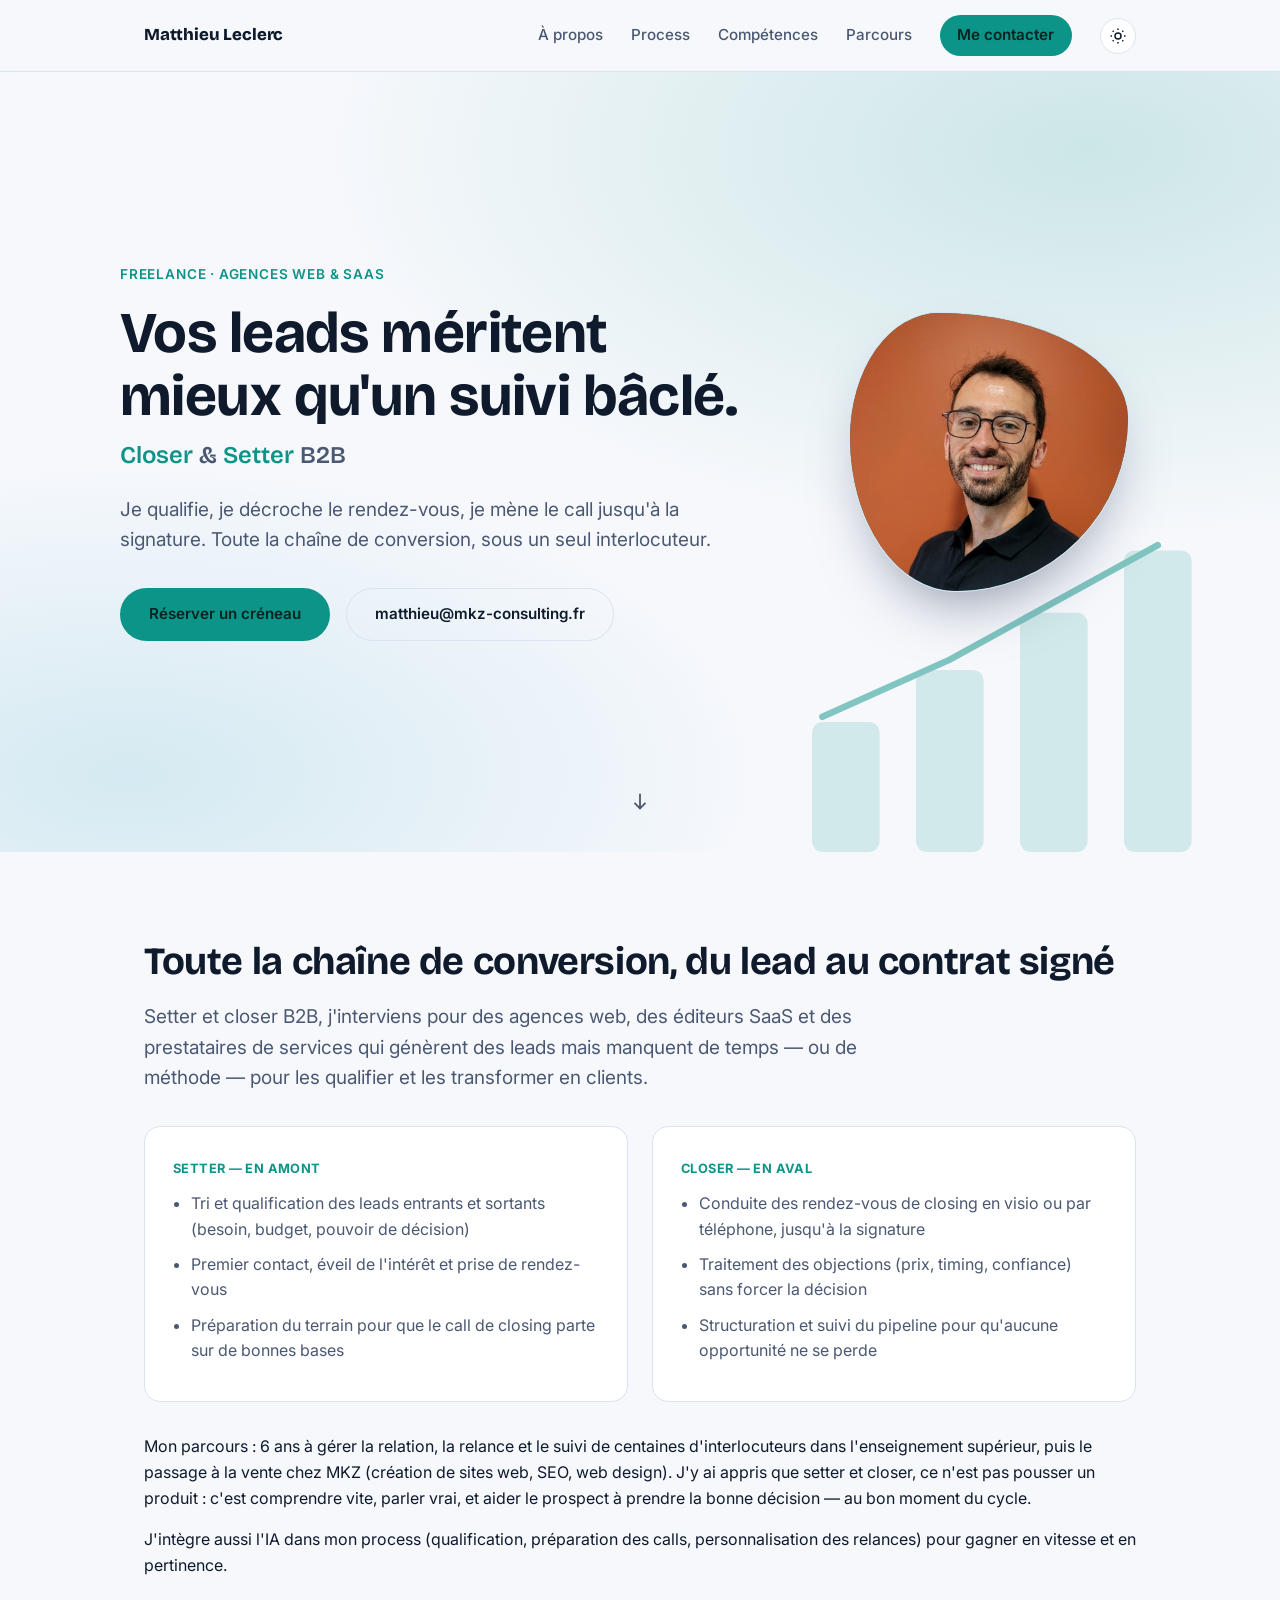
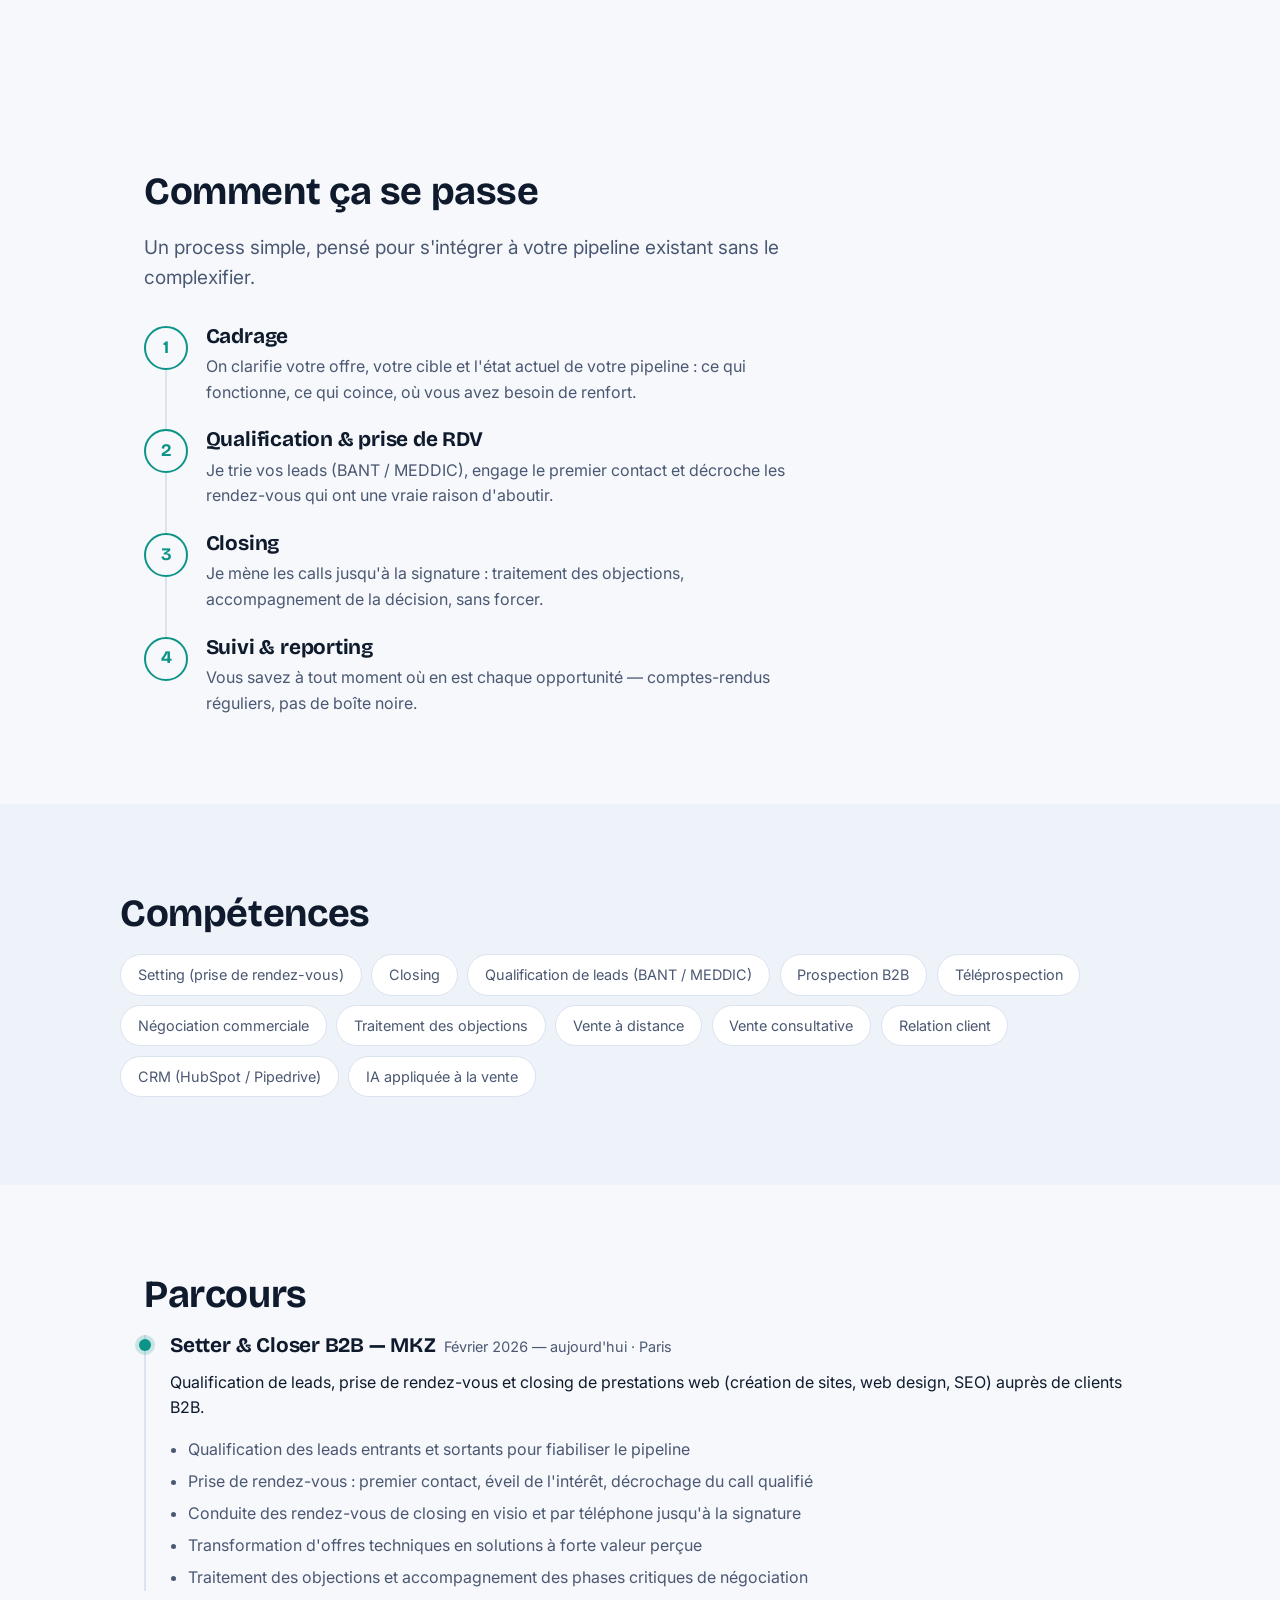
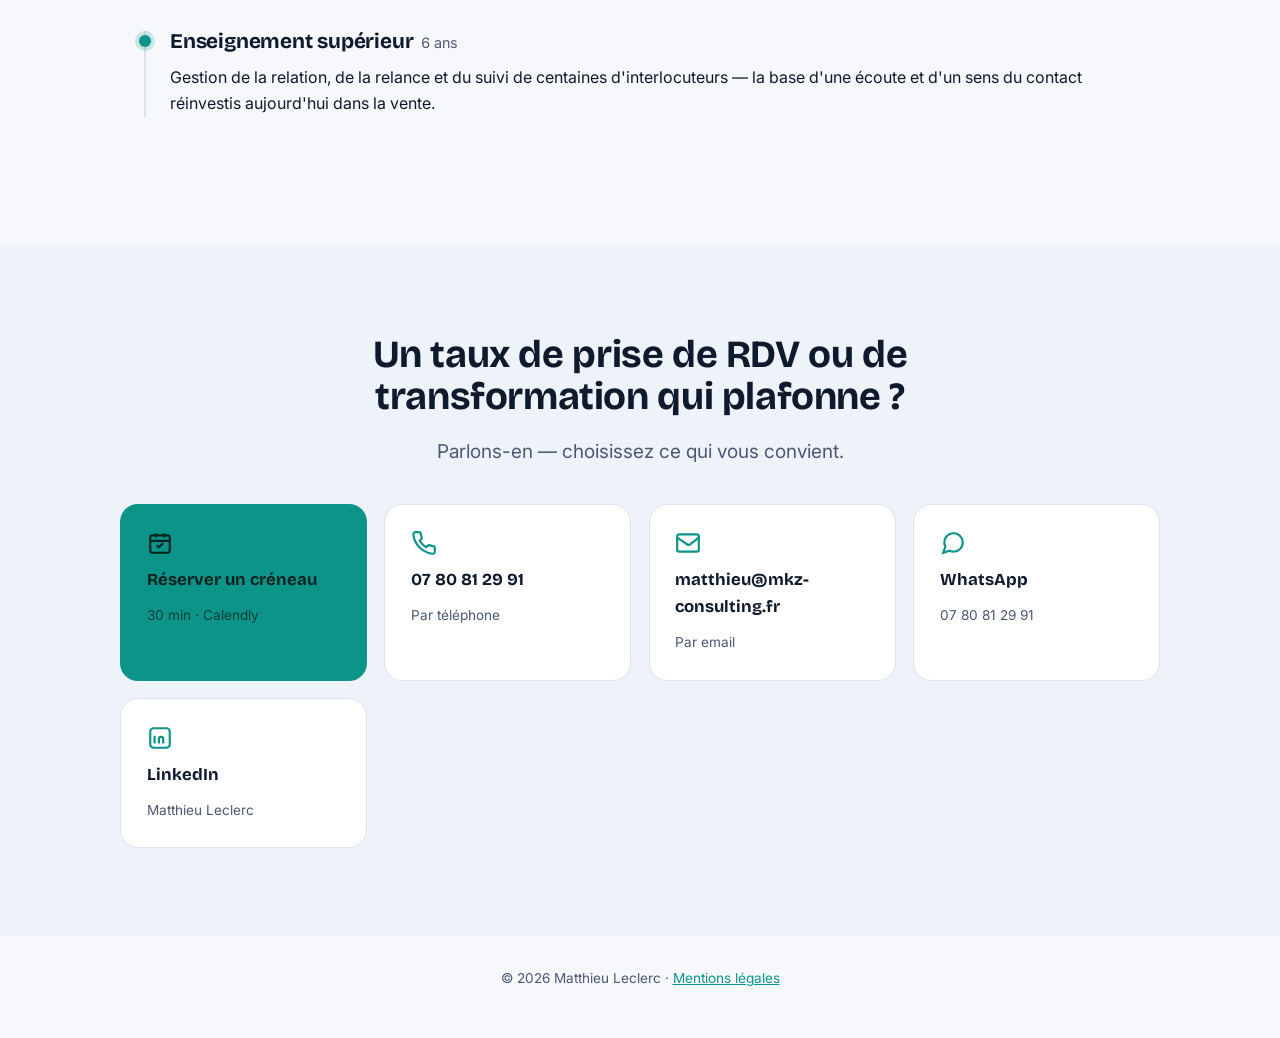
==== index.html @ 6b19be3f "Ajout de la page mentions légales" ====
<!DOCTYPE html>
<html lang="fr">
<head>
<meta charset="UTF-8">
<meta name="viewport" content="width=device-width, initial-scale=1.0">
<script>document.documentElement.classList.add('js');</script>
<title>Matthieu Leclerc — Closer & Setter B2B</title>
<meta name="description" content="Matthieu Leclerc, Closer & Setter B2B freelance. Qualification de leads, prise de rendez-vous et closing pour agences web et éditeurs SaaS.">

<meta property="og:type" content="website">
<meta property="og:title" content="Matthieu Leclerc — Closer & Setter B2B">
<meta property="og:description" content="Je transforme vos leads qualifiés en clients signés. Agences web, SaaS, services B2B.">
<meta property="og:image" content="https://site-matthieu.mat-leclerc95.workers.dev/assets/banniere.png">
<meta property="og:url" content="https://site-matthieu.mat-leclerc95.workers.dev">
<meta name="twitter:card" content="summary_large_image">

<meta name="theme-color" content="#f6f8fc" media="(prefers-color-scheme: light)">
<meta name="theme-color" content="#0a1220" media="(prefers-color-scheme: dark)">

<link rel="canonical" href="https://site-matthieu.mat-leclerc95.workers.dev/">

<link rel="icon" type="image/svg+xml" href="data:image/svg+xml,%3Csvg xmlns='http://www.w3.org/2000/svg' viewBox='0 0 64 64'%3E%3Crect width='64' height='64' rx='14' fill='%230a1220'/%3E%3Ctext x='32' y='43' font-family='Arial,sans-serif' font-weight='800' font-size='28' fill='%2334d9b4' text-anchor='middle'%3EML%3C/text%3E%3C/svg%3E">
<link rel="icon" type="image/png" sizes="32x32" href="assets/favicon-32.png">
<link rel="apple-touch-icon" sizes="180x180" href="assets/apple-touch-icon.png">

<link rel="preconnect" href="https://fonts.googleapis.com">
<link rel="preconnect" href="https://fonts.gstatic.com" crossorigin>
<link href="https://fonts.googleapis.com/css2?family=Bricolage+Grotesque:opsz,wght@12..96,500..800&family=Inter:wght@400;500;600;700&display=swap" rel="stylesheet">
<link rel="stylesheet" href="style.css">

<script type="application/ld+json">
{
  "@context": "https://schema.org",
  "@type": "Person",
  "name": "Matthieu Leclerc",
  "jobTitle": "Closer & Setter B2B",
  "email": "mailto:matthieu@mkz-consulting.fr",
  "telephone": "+33780812991",
  "sameAs": ["https://www.linkedin.com/in/matthieu-leclerc-03a3b478/"],
  "worksFor": { "@type": "Organization", "name": "MKZ" },
  "knowsAbout": ["Closing", "Setting", "Prospection B2B", "Vente consultative", "Qualification de leads"]
}
</script>
</head>
<body>

<a href="#main" class="skip-link">Aller au contenu</a>

<header class="nav" id="site-nav">
  <div class="nav-inner">
    <a href="#top" class="nav-logo">Matthieu Leclerc</a>

    <button type="button" class="nav-toggle" id="nav-toggle" aria-expanded="false" aria-controls="nav-menu">
      <span class="nav-toggle-bar"></span>
      <span class="nav-toggle-bar"></span>
      <span class="nav-toggle-bar"></span>
      <span class="sr-only">Menu</span>
    </button>

    <nav id="nav-menu" class="nav-menu">
      <a href="#about">À propos</a>
      <a href="#process">Process</a>
      <a href="#services">Compétences</a>
      <a href="#parcours">Parcours</a>
      <a href="#contact" class="nav-cta">Me contacter</a>
      <button type="button" class="theme-toggle" id="theme-toggle" aria-label="Changer de thème">
        <svg class="icon-sun" viewBox="0 0 24 24" fill="none" stroke="currentColor" stroke-width="2"><circle cx="12" cy="12" r="4"/><path d="M12 2v2M12 20v2M4.9 4.9l1.4 1.4M17.7 17.7l1.4 1.4M2 12h2M20 12h2M4.9 19.1l1.4-1.4M17.7 6.3l1.4-1.4"/></svg>
        <svg class="icon-moon" viewBox="0 0 24 24" fill="none" stroke="currentColor" stroke-width="2"><path d="M21 12.8A9 9 0 1 1 11.2 3a7 7 0 0 0 9.8 9.8Z"/></svg>
      </button>
    </nav>
  </div>
</header>

<main id="main">

  <section class="hero" id="top">
    <div class="hero-bg" aria-hidden="true">
      <svg class="hero-bars" viewBox="0 0 200 120" preserveAspectRatio="xMidYMax slice" aria-hidden="true">
        <rect x="10" y="70" width="26" height="50" rx="4"/>
        <rect x="50" y="50" width="26" height="70" rx="4"/>
        <rect x="90" y="28" width="26" height="92" rx="4"/>
        <rect x="130" y="4" width="26" height="116" rx="4"/>
        <path d="M14 68 L63 46 L103 24 L143 2" stroke-linecap="round"/>
      </svg>
    </div>

    <div class="hero-inner reveal">
      <div class="hero-text">
        <p class="eyebrow">Freelance · Agences web &amp; SaaS</p>
        <h1>Vos leads méritent mieux qu'un suivi bâclé.</h1>
        <p class="hero-role"><span>Closer</span> &amp; <span>Setter</span> B2B</p>
        <p class="lead hero-lead">
          Je qualifie, je décroche le rendez-vous, je mène le call jusqu'à la signature.
          Toute la chaîne de conversion, sous un seul interlocuteur.
        </p>
        <div class="hero-actions">
          <a href="https://calendly.com/matthieu-mkz-consulting/30min" class="btn btn-primary" target="_blank" rel="noopener">Réserver un créneau</a>
          <a href="mailto:matthieu@mkz-consulting.fr" class="btn btn-ghost">matthieu@mkz-consulting.fr</a>
        </div>
      </div>

      <div class="hero-photo">
        <div class="hero-photo-fallback" aria-hidden="true">ML</div>
        <img src="assets/photo.jpg" alt="Portrait de Matthieu Leclerc" class="hero-photo-img" loading="eager" onerror="this.style.display='none'">
      </div>
    </div>

    <a href="#about" class="scroll-cue" aria-label="Découvrir la suite">
      <svg viewBox="0 0 24 24" fill="none" stroke="currentColor" stroke-width="2"><path d="M12 4v16M6 14l6 6 6-6"/></svg>
    </a>
  </section>

  <section id="about" class="section reveal">
    <h2>Toute la chaîne de conversion, du lead au contrat signé</h2>
    <p class="lead">
      Setter et closer B2B, j'interviens pour des agences web, des éditeurs SaaS et des prestataires
      de services qui génèrent des leads mais manquent de temps — ou de méthode — pour les qualifier
      et les transformer en clients.
    </p>

    <div class="grid-2">
      <div class="card reveal">
        <span class="tag">Setter — en amont</span>
        <ul>
          <li>Tri et qualification des leads entrants et sortants (besoin, budget, pouvoir de décision)</li>
          <li>Premier contact, éveil de l'intérêt et prise de rendez-vous</li>
          <li>Préparation du terrain pour que le call de closing parte sur de bonnes bases</li>
        </ul>
      </div>
      <div class="card reveal">
        <span class="tag">Closer — en aval</span>
        <ul>
          <li>Conduite des rendez-vous de closing en visio ou par téléphone, jusqu'à la signature</li>
          <li>Traitement des objections (prix, timing, confiance) sans forcer la décision</li>
          <li>Structuration et suivi du pipeline pour qu'aucune opportunité ne se perde</li>
        </ul>
      </div>
    </div>

    <p class="reveal">
      Mon parcours : 6 ans à gérer la relation, la relance et le suivi de centaines d'interlocuteurs
      dans l'enseignement supérieur, puis le passage à la vente chez MKZ (création de sites web, SEO,
      web design). J'y ai appris que setter et closer, ce n'est pas pousser un produit : c'est comprendre
      vite, parler vrai, et aider le prospect à prendre la bonne décision — au bon moment du cycle.
    </p>
    <p class="reveal">
      J'intègre aussi l'IA dans mon process (qualification, préparation des calls, personnalisation
      des relances) pour gagner en vitesse et en pertinence.
    </p>
  </section>

  <section id="process" class="section">
    <h2 class="reveal">Comment ça se passe</h2>
    <p class="lead reveal">
      Un process simple, pensé pour s'intégrer à votre pipeline existant sans le complexifier.
    </p>

    <ol class="process-list">
      <li class="process-item reveal">
        <span class="process-num">1</span>
        <div>
          <h3>Cadrage</h3>
          <p>On clarifie votre offre, votre cible et l'état actuel de votre pipeline : ce qui fonctionne, ce qui coince, où vous avez besoin de renfort.</p>
        </div>
      </li>
      <li class="process-item reveal">
        <span class="process-num">2</span>
        <div>
          <h3>Qualification &amp; prise de RDV</h3>
          <p>Je trie vos leads (BANT / MEDDIC), engage le premier contact et décroche les rendez-vous qui ont une vraie raison d'aboutir.</p>
        </div>
      </li>
      <li class="process-item reveal">
        <span class="process-num">3</span>
        <div>
          <h3>Closing</h3>
          <p>Je mène les calls jusqu'à la signature : traitement des objections, accompagnement de la décision, sans forcer.</p>
        </div>
      </li>
      <li class="process-item reveal">
        <span class="process-num">4</span>
        <div>
          <h3>Suivi &amp; reporting</h3>
          <p>Vous savez à tout moment où en est chaque opportunité — comptes-rendus réguliers, pas de boîte noire.</p>
        </div>
      </li>
    </ol>
  </section>

  <section id="services" class="section section-alt">
    <h2 class="reveal">Compétences</h2>
    <div class="tags reveal">
      <span>Setting (prise de rendez-vous)</span>
      <span>Closing</span>
      <span>Qualification de leads (BANT / MEDDIC)</span>
      <span>Prospection B2B</span>
      <span>Téléprospection</span>
      <span>Négociation commerciale</span>
      <span>Traitement des objections</span>
      <span>Vente à distance</span>
      <span>Vente consultative</span>
      <span>Relation client</span>
      <span>CRM (HubSpot / Pipedrive)</span>
      <span>IA appliquée à la vente</span>
    </div>
  </section>

  <section id="parcours" class="section">
    <h2 class="reveal">Parcours</h2>
    <div class="timeline-item reveal">
      <div class="timeline-heading">
        <h3>Setter &amp; Closer B2B — MKZ</h3>
        <span class="timeline-date">Février 2026 — aujourd'hui · Paris</span>
      </div>
      <p>
        Qualification de leads, prise de rendez-vous et closing de prestations web (création de sites,
        web design, SEO) auprès de clients B2B.
      </p>
      <ul>
        <li>Qualification des leads entrants et sortants pour fiabiliser le pipeline</li>
        <li>Prise de rendez-vous : premier contact, éveil de l'intérêt, décrochage du call qualifié</li>
        <li>Conduite des rendez-vous de closing en visio et par téléphone jusqu'à la signature</li>
        <li>Transformation d'offres techniques en solutions à forte valeur perçue</li>
        <li>Traitement des objections et accompagnement des phases critiques de négociation</li>
      </ul>
    </div>
    <div class="timeline-item reveal">
      <div class="timeline-heading">
        <h3>Enseignement supérieur</h3>
        <span class="timeline-date">6 ans</span>
      </div>
      <p>
        Gestion de la relation, de la relance et du suivi de centaines d'interlocuteurs — la base
        d'une écoute et d'un sens du contact réinvestis aujourd'hui dans la vente.
      </p>
    </div>
  </section>

  <section id="contact" class="section section-alt contact">
    <h2 class="reveal">Un taux de prise de RDV ou de transformation qui plafonne ?</h2>
    <p class="lead reveal">Parlons-en — choisissez ce qui vous convient.</p>

    <div class="contact-grid reveal">
      <a href="https://calendly.com/matthieu-mkz-consulting/30min" class="contact-card contact-card-primary" target="_blank" rel="noopener">
        <svg class="contact-icon" viewBox="0 0 24 24" fill="none" stroke="currentColor" stroke-width="2"><rect x="3" y="5" width="18" height="16" rx="2"/><path d="M3 10h18M8 3v4M16 3v4"/><path d="M9 14l2 2 4-4"/></svg>
        <span class="contact-label">Réserver un créneau</span>
        <span class="contact-value">30 min · Calendly</span>
      </a>
      <a href="tel:+33780812991" class="contact-card">
        <svg class="contact-icon" viewBox="0 0 24 24" fill="none" stroke="currentColor" stroke-width="2"><path d="M22 16.92v3a2 2 0 0 1-2.18 2 19.79 19.79 0 0 1-8.63-3.07 19.5 19.5 0 0 1-6-6 19.79 19.79 0 0 1-3.07-8.67A2 2 0 0 1 4.11 2h3a2 2 0 0 1 2 1.72c.127.96.361 1.903.7 2.81a2 2 0 0 1-.45 2.11L8.09 9.91a16 16 0 0 0 6 6l1.27-1.27a2 2 0 0 1 2.11-.45c.907.339 1.85.573 2.81.7A2 2 0 0 1 22 16.92z"/></svg>
        <span class="contact-label">07 80 81 29 91</span>
        <span class="contact-value">Par téléphone</span>
      </a>
      <a href="mailto:matthieu@mkz-consulting.fr" class="contact-card">
        <svg class="contact-icon" viewBox="0 0 24 24" fill="none" stroke="currentColor" stroke-width="2"><rect x="2" y="4" width="20" height="16" rx="2"/><path d="m2 7 9.4 6.4a2 2 0 0 0 2.2 0L22 7"/></svg>
        <span class="contact-label">matthieu@mkz-consulting.fr</span>
        <span class="contact-value">Par email</span>
      </a>
      <a href="https://wa.me/33780812991" class="contact-card" target="_blank" rel="noopener">
        <svg class="contact-icon" viewBox="0 0 24 24" fill="none" stroke="currentColor" stroke-width="2"><path d="M21 11.5a8.38 8.38 0 0 1-.9 3.8 8.5 8.5 0 0 1-7.6 4.7 8.38 8.38 0 0 1-3.8-.9L3 21l1.9-5.7a8.38 8.38 0 0 1-.9-3.8 8.5 8.5 0 0 1 4.7-7.6 8.38 8.38 0 0 1 3.8-.9h.5a8.48 8.48 0 0 1 8 8v.5z"/></svg>
        <span class="contact-label">WhatsApp</span>
        <span class="contact-value">07 80 81 29 91</span>
      </a>
      <a href="https://www.linkedin.com/in/matthieu-leclerc-03a3b478/" class="contact-card" target="_blank" rel="noopener">
        <svg class="contact-icon" viewBox="0 0 24 24" fill="none" stroke="currentColor" stroke-width="2"><rect x="3" y="3" width="18" height="18" rx="3"/><path d="M7 10v7M7 7v.01M11 17v-4a2 2 0 0 1 4 0v4M11 13v4"/></svg>
        <span class="contact-label">LinkedIn</span>
        <span class="contact-value">Matthieu Leclerc</span>
      </a>
    </div>
  </section>

</main>

<footer class="footer">
  <p>&copy; 2026 Matthieu Leclerc · <a href="mentions-legales.html">Mentions légales</a></p>
</footer>

<script src="script.js"></script>
</body>
</html>
---- style.css ----
/* ---------- Design tokens ---------- */
:root {
  --bg: #f6f8fc;
  --bg-alt: #eef2f9;
  --surface: #ffffff;
  --surface-hover: #f7f9fd;
  --border: #dbe2f0;
  --text: #0f1b2d;
  --text-muted: #4b5872;
  --accent: #0d9488;
  --accent-2: #0891b2;
  --accent-ink: #032420;
  --shadow: 220 45% 20%;

  --font-display: 'Bricolage Grotesque', system-ui, -apple-system, Segoe UI, sans-serif;
  --font-body: 'Inter', system-ui, -apple-system, Segoe UI, sans-serif;
  --max-width: 1040px;
  --nav-h: 72px;
}

@media (prefers-color-scheme: dark) {
  :root:not([data-theme="light"]) {
    --bg: #0a1220;
    --bg-alt: #0f1a2e;
    --surface: #131f35;
    --surface-hover: #182742;
    --border: #24334f;
    --text: #eef2fb;
    --text-muted: #94a3c2;
    --accent: #2dd4bf;
    --accent-2: #22d3ee;
    --accent-ink: #032420;
    --shadow: 220 60% 4%;
  }
}

:root[data-theme="dark"] {
  --bg: #0a1220;
  --bg-alt: #0f1a2e;
  --surface: #131f35;
  --surface-hover: #182742;
  --border: #24334f;
  --text: #eef2fb;
  --text-muted: #94a3c2;
  --accent: #2dd4bf;
  --accent-2: #22d3ee;
  --accent-ink: #032420;
  --shadow: 220 60% 4%;
}

/* ---------- Reset & base ---------- */
* { box-sizing: border-box; }
html { scroll-behavior: smooth; }

@media (prefers-reduced-motion: reduce) {
  html { scroll-behavior: auto; }
  *, *::before, *::after { animation-duration: 0.01ms !important; animation-iteration-count: 1 !important; transition-duration: 0.01ms !important; scroll-behavior: auto !important; }
}

body {
  margin: 0;
  font-family: var(--font-body);
  background: var(--bg);
  color: var(--text);
  line-height: 1.6;
  transition: background-color .3s ease, color .3s ease;
}

img { max-width: 100%; display: block; }

h1, h2, h3 {
  font-family: var(--font-display);
  line-height: 1.1;
  font-weight: 700;
  text-wrap: balance;
  letter-spacing: -0.01em;
}

h2 { font-size: clamp(1.6rem, 1.15rem + 2vw, 2.4rem); margin: 0 0 1.25rem; }
h3 { font-size: clamp(1.1rem, 1rem + 0.5vw, 1.3rem); margin: 0 0 0.25rem; color: var(--text); }

p { margin: 0 0 1rem; }
a { color: var(--accent); }

.lead { font-size: clamp(1.02rem, 0.95rem + 0.3vw, 1.2rem); color: var(--text-muted); max-width: 62ch; }

.sr-only {
  position: absolute; width: 1px; height: 1px; padding: 0; margin: -1px;
  overflow: hidden; clip: rect(0,0,0,0); white-space: nowrap; border: 0;
}

.skip-link {
  position: absolute; left: 1rem; top: -3rem;
  background: var(--accent); color: var(--accent-ink);
  padding: 0.6rem 1rem; border-radius: 8px; font-weight: 600;
  transition: top .2s ease; z-index: 100;
}
.skip-link:focus { top: 1rem; }

:focus-visible {
  outline: 2px solid var(--accent);
  outline-offset: 3px;
  border-radius: 4px;
}

/* ---------- Nav ---------- */
.nav {
  position: sticky;
  top: 0;
  z-index: 20;
  height: var(--nav-h);
  display: flex;
  align-items: center;
  background: color-mix(in srgb, var(--bg) 82%, transparent);
  backdrop-filter: blur(10px);
  border-bottom: 1px solid var(--border);
}

.nav-inner {
  max-width: var(--max-width);
  margin: 0 auto;
  padding: 0 1.5rem;
  width: 100%;
  display: flex;
  align-items: center;
  justify-content: space-between;
  gap: 1rem;
}

.nav-logo {
  font-family: var(--font-display);
  font-weight: 800;
  letter-spacing: -0.01em;
  color: var(--text);
  text-decoration: none;
  font-size: 1.05rem;
}

.nav-menu {
  display: flex;
  align-items: center;
  gap: 1.75rem;
}

.nav-menu a {
  color: var(--text-muted);
  text-decoration: none;
  font-size: 0.95rem;
  font-weight: 500;
  transition: color .15s ease;
}
.nav-menu a:hover { color: var(--text); }

.nav-cta {
  color: var(--accent-ink) !important;
  background: var(--accent);
  padding: 0.55rem 1.1rem;
  border-radius: 999px;
  font-weight: 600 !important;
  transition: transform .15s ease, background .15s ease;
}
.nav-cta:hover { background: var(--accent-2); transform: translateY(-1px); }

.theme-toggle {
  display: inline-flex;
  align-items: center;
  justify-content: center;
  width: 36px; height: 36px;
  border-radius: 50%;
  border: 1px solid var(--border);
  background: var(--surface);
  color: var(--text);
  cursor: pointer;
  padding: 0;
}
.theme-toggle svg { width: 18px; height: 18px; }
.theme-toggle .icon-moon { display: none; }
@media (prefers-color-scheme: dark) {
  :root:not([data-theme="light"]) .theme-toggle .icon-sun { display: none; }
  :root:not([data-theme="light"]) .theme-toggle .icon-moon { display: block; }
}
:root[data-theme="dark"] .theme-toggle .icon-sun { display: none; }
:root[data-theme="dark"] .theme-toggle .icon-moon { display: block; }

.nav-toggle {
  display: none;
  flex-direction: column;
  justify-content: center;
  gap: 4px;
  width: 40px; height: 40px;
  border-radius: 8px;
  border: 1px solid var(--border);
  background: var(--surface);
  cursor: pointer;
  padding: 0;
}
.nav-toggle-bar {
  width: 18px; height: 2px; margin: 0 auto;
  background: var(--text);
  transition: transform .2s ease, opacity .2s ease;
}
.nav-toggle[aria-expanded="true"] .nav-toggle-bar:nth-child(1) { transform: translateY(6px) rotate(45deg); }
.nav-toggle[aria-expanded="true"] .nav-toggle-bar:nth-child(2) { opacity: 0; }
.nav-toggle[aria-expanded="true"] .nav-toggle-bar:nth-child(3) { transform: translateY(-6px) rotate(-45deg); }

@media (max-width: 760px) {
  .nav-toggle { display: flex; }
  .nav-menu {
    position: absolute;
    top: var(--nav-h);
    left: 0; right: 0;
    flex-direction: column;
    align-items: stretch;
    gap: 0;
    background: var(--bg);
    border-bottom: 1px solid var(--border);
    padding: 0.5rem 1.5rem 1.25rem;
    transform: translateY(-8px);
    opacity: 0;
    pointer-events: none;
    transition: transform .2s ease, opacity .2s ease;
  }
  .nav-menu.is-open {
    transform: translateY(0);
    opacity: 1;
    pointer-events: auto;
  }
  .nav-menu a { padding: 0.85rem 0; border-bottom: 1px solid var(--border); }
  .nav-cta { text-align: center; margin-top: 0.75rem; }
  .theme-toggle { margin-top: 0.75rem; align-self: flex-start; }
}

/* ---------- Hero ---------- */
.hero {
  position: relative;
  overflow: hidden;
  padding: clamp(2.5rem, 6vw, 5rem) 1.5rem clamp(3rem, 8vw, 6rem);
  min-height: min(92vh, 780px);
  display: flex;
  align-items: center;
}

.hero-bg {
  position: absolute;
  inset: 0;
  z-index: -1;
  background:
    radial-gradient(60% 50% at 85% 10%, color-mix(in srgb, var(--accent) 18%, transparent), transparent),
    radial-gradient(50% 40% at 10% 90%, color-mix(in srgb, var(--accent-2) 14%, transparent), transparent),
    var(--bg);
}

.hero-bars {
  position: absolute;
  right: -2%;
  bottom: 0;
  width: min(46vw, 520px);
  height: auto;
  opacity: 0.5;
  fill: none;
}
.hero-bars rect { fill: color-mix(in srgb, var(--accent) 30%, transparent); }
.hero-bars path { stroke: var(--accent); stroke-width: 2.5; }

.hero-inner {
  position: relative;
  max-width: var(--max-width);
  margin: 0 auto;
  width: 100%;
  display: grid;
  grid-template-columns: 1.3fr 0.7fr;
  align-items: center;
  gap: clamp(2rem, 5vw, 4rem);
}

.eyebrow {
  font-size: 0.85rem;
  font-weight: 600;
  letter-spacing: 0.06em;
  text-transform: uppercase;
  color: var(--accent);
  margin: 0 0 1rem;
}

.hero-text h1 {
  font-size: clamp(2.1rem, 1.5rem + 3.4vw, 3.6rem);
  margin: 0 0 0.5rem;
}

.hero-role {
  font-family: var(--font-display);
  font-size: clamp(1.15rem, 1rem + 1vw, 1.5rem);
  font-weight: 600;
  margin: 0 0 1.25rem;
  color: var(--text-muted);
}
.hero-role span { color: var(--accent); }

.hero-lead { margin-bottom: 2rem; }

.hero-actions { display: flex; gap: 1rem; flex-wrap: wrap; }

.hero-photo {
  position: relative;
  width: min(280px, 60vw);
  aspect-ratio: 1;
  margin-inline: auto;
  border-radius: 32% 68% 62% 38% / 45% 38% 62% 55%;
  overflow: hidden;
  border: 1px solid var(--border);
  box-shadow: 0 30px 60px -25px hsl(var(--shadow) / 0.55);
  background: linear-gradient(155deg, var(--accent), var(--accent-2));
}

.hero-photo-fallback {
  position: absolute; inset: 0;
  display: flex; align-items: center; justify-content: center;
  font-family: var(--font-display);
  font-weight: 800;
  font-size: 4rem;
  color: var(--accent-ink);
}

.hero-photo-img {
  position: absolute; inset: 0;
  width: 100%; height: 100%;
  object-fit: cover;
}

.scroll-cue {
  position: absolute;
  bottom: clamp(1rem, 3vw, 2rem);
  left: 50%;
  transform: translateX(-50%);
  color: var(--text-muted);
  animation: bob 2.2s ease-in-out infinite;
}
.scroll-cue svg { width: 22px; height: 22px; }
@keyframes bob {
  0%, 100% { transform: translate(-50%, 0); }
  50% { transform: translate(-50%, 6px); }
}

@media (max-width: 760px) {
  .hero-inner { grid-template-columns: 1fr; text-align: center; }
  .hero-actions { justify-content: center; }
  .hero-photo { order: -1; width: min(200px, 50vw); }
}

/* ---------- Buttons ---------- */
.btn {
  display: inline-block;
  padding: 0.85rem 1.75rem;
  border-radius: 999px;
  font-weight: 600;
  text-decoration: none;
  font-size: 0.95rem;
  border: 1px solid transparent;
  transition: transform .15s ease, background .15s ease, border-color .15s ease;
}

.btn-primary { background: var(--accent); color: var(--accent-ink); }
.btn-primary:hover { background: var(--accent-2); transform: translateY(-2px); }

.btn-ghost { color: var(--text); border-color: var(--border); }
.btn-ghost:hover { border-color: var(--accent); color: var(--accent); transform: translateY(-2px); }

/* ---------- Sections ---------- */
.section {
  max-width: var(--max-width);
  margin: 0 auto;
  padding: clamp(3rem, 7vw, 5.5rem) 1.5rem;
  scroll-margin-top: var(--nav-h);
}

.section-alt { max-width: none; background: var(--bg-alt); }
.section-alt > * { max-width: var(--max-width); margin-left: auto; margin-right: auto; }

/* ---------- Cards / grid ---------- */
.grid-2 { display: grid; grid-template-columns: 1fr 1fr; gap: 1.5rem; margin: 2rem 0; }
@media (max-width: 700px) { .grid-2 { grid-template-columns: 1fr; } }

.card {
  background: var(--surface);
  border: 1px solid var(--border);
  border-radius: 16px;
  padding: 1.75rem;
  transition: transform .2s ease, box-shadow .2s ease, border-color .2s ease;
}
.card:hover {
  transform: translateY(-4px);
  border-color: color-mix(in srgb, var(--accent) 40%, var(--border));
  box-shadow: 0 20px 40px -28px hsl(var(--shadow) / 0.6);
}

.card ul { margin: 0; padding-left: 1.1rem; }
.card li { margin-bottom: 0.6rem; color: var(--text-muted); }

.tag {
  display: inline-block;
  font-size: 0.8rem;
  font-weight: 700;
  letter-spacing: 0.03em;
  text-transform: uppercase;
  color: var(--accent);
  margin-bottom: 0.75rem;
}

/* Skill tags */
.tags { display: flex; flex-wrap: wrap; gap: 0.6rem; }
.tags span {
  background: var(--surface);
  border: 1px solid var(--border);
  border-radius: 999px;
  padding: 0.5rem 1.05rem;
  font-size: 0.9rem;
  color: var(--text-muted);
  transition: border-color .15s ease, color .15s ease, transform .15s ease;
}
.tags span:hover { border-color: var(--accent); color: var(--text); transform: translateY(-2px); }

/* ---------- Process ---------- */
.process-list {
  list-style: none;
  margin: 2rem 0 0;
  padding: 0;
  display: grid;
  gap: 1.5rem;
}

.process-item {
  display: grid;
  grid-template-columns: 44px 1fr;
  gap: 1.1rem;
  align-items: start;
  position: relative;
}

.process-item:not(:last-child)::after {
  content: "";
  position: absolute;
  left: 21px;
  top: 44px;
  bottom: -1.5rem;
  width: 2px;
  background: var(--border);
}

.process-num {
  width: 44px;
  height: 44px;
  border-radius: 50%;
  border: 2px solid var(--accent);
  color: var(--accent);
  background: var(--bg);
  font-family: var(--font-display);
  font-weight: 700;
  font-size: 1.1rem;
  display: flex;
  align-items: center;
  justify-content: center;
  z-index: 1;
}

.process-item h3 { margin-bottom: 0.35rem; }
.process-item p { color: var(--text-muted); margin-bottom: 0; max-width: 60ch; }

/* ---------- Timeline ---------- */
.timeline-item {
  border-left: 2px solid var(--border);
  padding-left: 1.5rem;
  margin-bottom: 2.5rem;
  position: relative;
}
.timeline-item::before {
  content: "";
  position: absolute;
  left: -7px; top: 4px;
  width: 12px; height: 12px;
  border-radius: 50%;
  background: var(--accent);
  box-shadow: 0 0 0 4px color-mix(in srgb, var(--accent) 20%, transparent);
}

.timeline-heading { display: flex; flex-wrap: wrap; align-items: baseline; gap: 0.5rem; margin-bottom: 0.5rem; }
.timeline-date { color: var(--text-muted); font-size: 0.9rem; font-variant-numeric: tabular-nums; }
.timeline-item ul { padding-left: 1.1rem; color: var(--text-muted); }
.timeline-item li { margin-bottom: 0.4rem; }

/* ---------- Contact ---------- */
.contact { text-align: center; }
.contact .lead { margin: 0 auto 1.5rem; }

.contact-grid {
  display: grid;
  grid-template-columns: repeat(auto-fit, minmax(200px, 1fr));
  gap: 1.1rem;
  margin-top: 2.25rem;
  text-align: left;
}
@media (max-width: 560px) {
  .contact-grid { grid-template-columns: 1fr; }
}

.contact-card {
  display: flex;
  flex-direction: column;
  gap: 0.7rem;
  padding: 1.6rem;
  border-radius: 18px;
  border: 1px solid var(--border);
  background: var(--surface);
  color: var(--text);
  text-decoration: none;
  transition: transform .2s ease, box-shadow .2s ease, border-color .2s ease, background .2s ease;
}
.contact-card:hover {
  transform: translateY(-4px);
  border-color: color-mix(in srgb, var(--accent) 40%, var(--border));
  box-shadow: 0 20px 40px -28px hsl(var(--shadow) / 0.6);
}

.contact-icon { width: 26px; height: 26px; color: var(--accent); }

.contact-label {
  font-family: var(--font-display);
  font-weight: 700;
  font-size: 1.05rem;
  word-break: break-word;
}

.contact-value { font-size: 0.85rem; color: var(--text-muted); }

.contact-card-primary {
  background: var(--accent);
  color: var(--accent-ink);
  border-color: transparent;
}
.contact-card-primary .contact-icon { color: var(--accent-ink); }
.contact-card-primary .contact-value { color: var(--accent-ink); opacity: 0.75; }
.contact-card-primary:hover { background: var(--accent-2); }

/* ---------- Footer ---------- */
.footer { text-align: center; padding: 2rem 1.5rem; color: var(--text-muted); font-size: 0.85rem; }

/* ---------- Scroll reveal ---------- */
/* Hidden-until-revealed only kicks in once .js is confirmed on <html> (see
   inline script in <head>) and JS has had a chance to attach the
   IntersectionObserver. This keeps content visible by default if JS fails
   to load, instead of leaving it permanently hidden at opacity: 0. */
.js .reveal {
  opacity: 0;
  transform: translateY(18px);
  transition: opacity .6s ease, transform .6s ease;
}
.reveal.in-view { opacity: 1; transform: translateY(0); }

@media (prefers-reduced-motion: reduce) {
  .reveal { opacity: 1; transform: none; transition: none; }
  .scroll-cue { animation: none; }
}
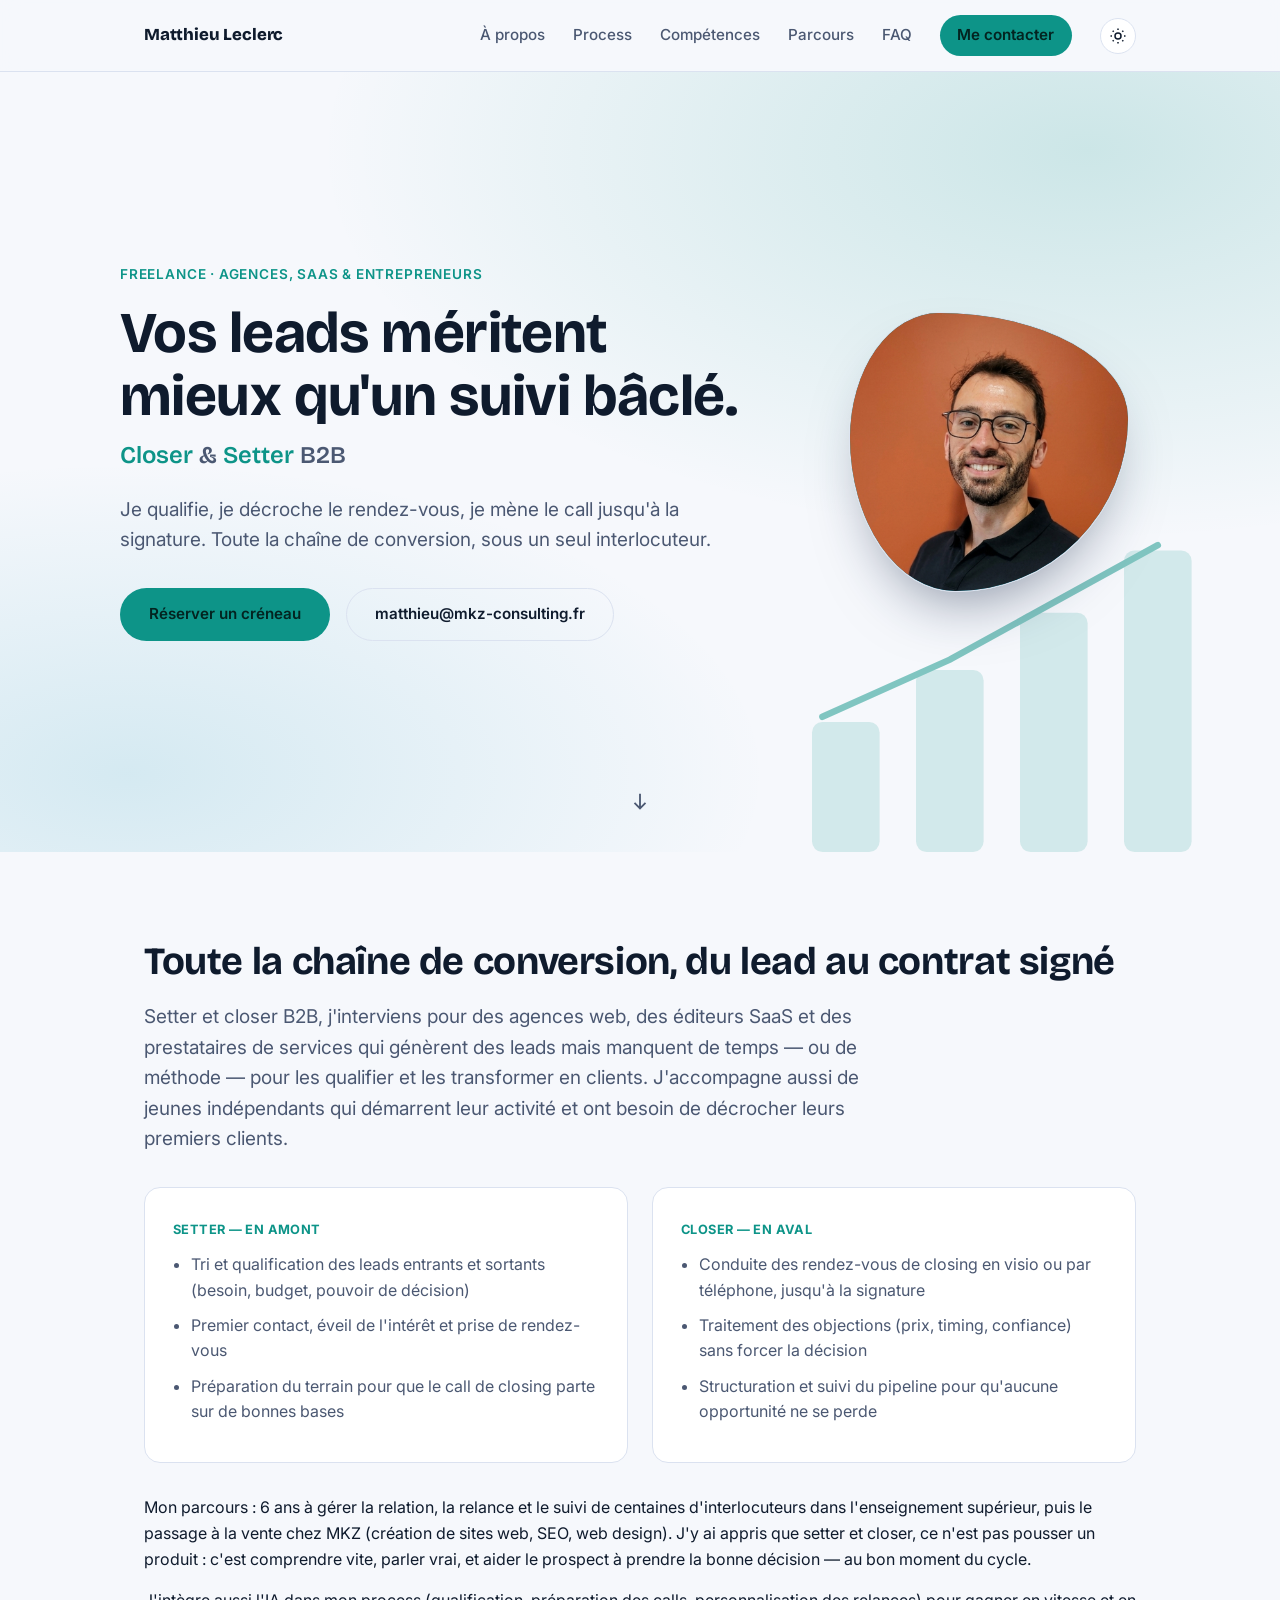
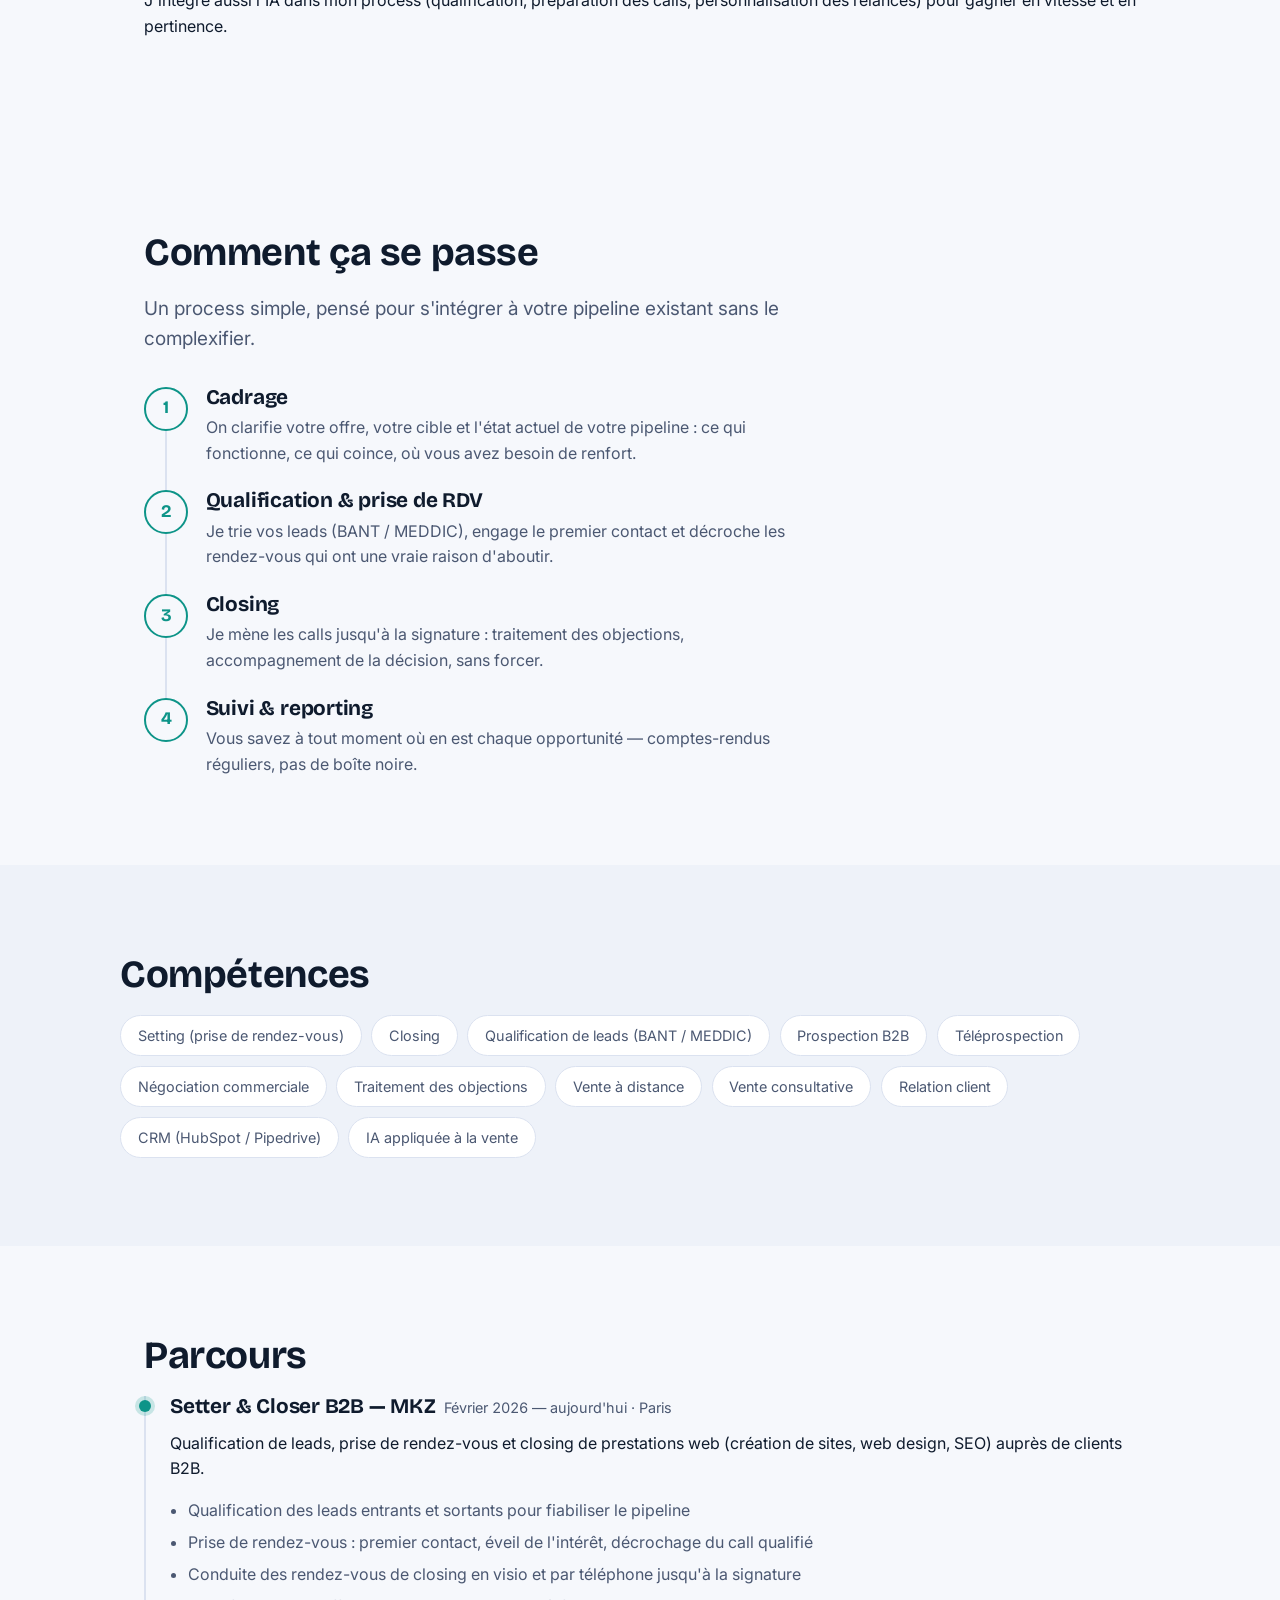
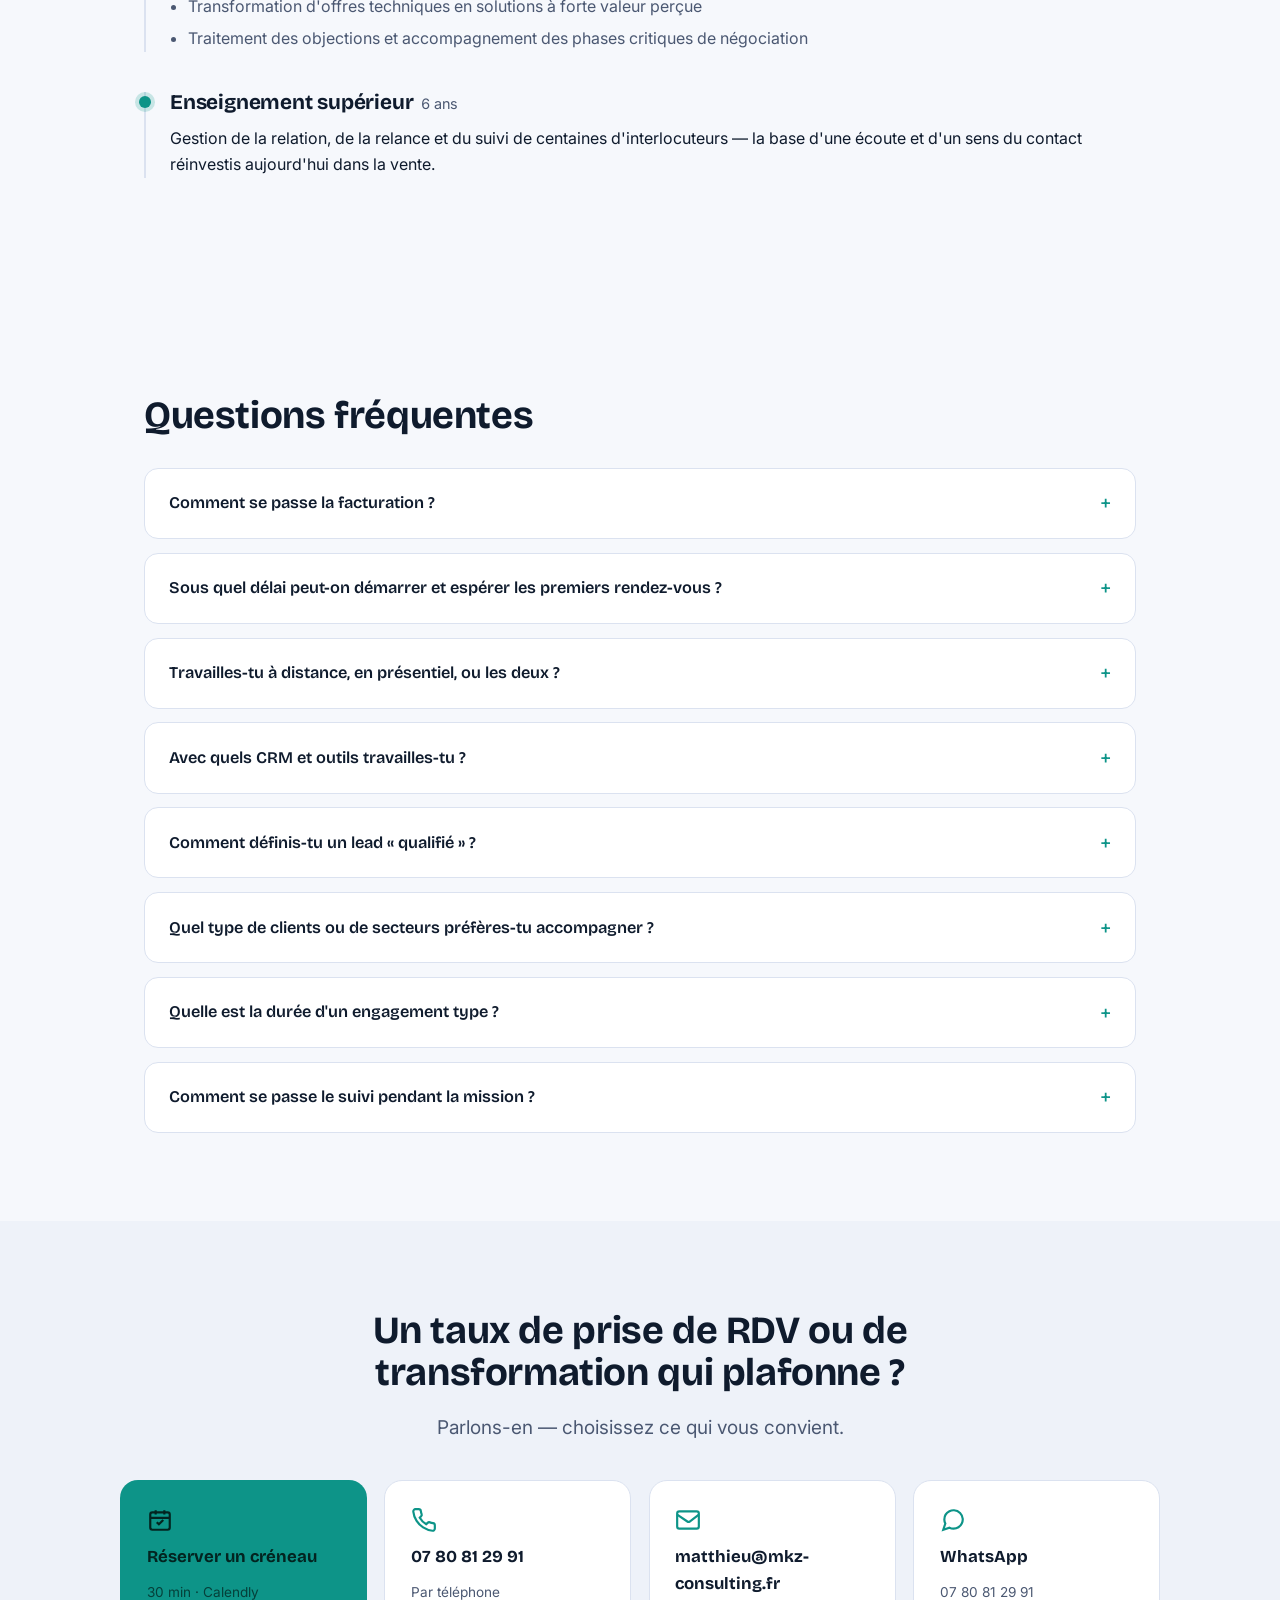
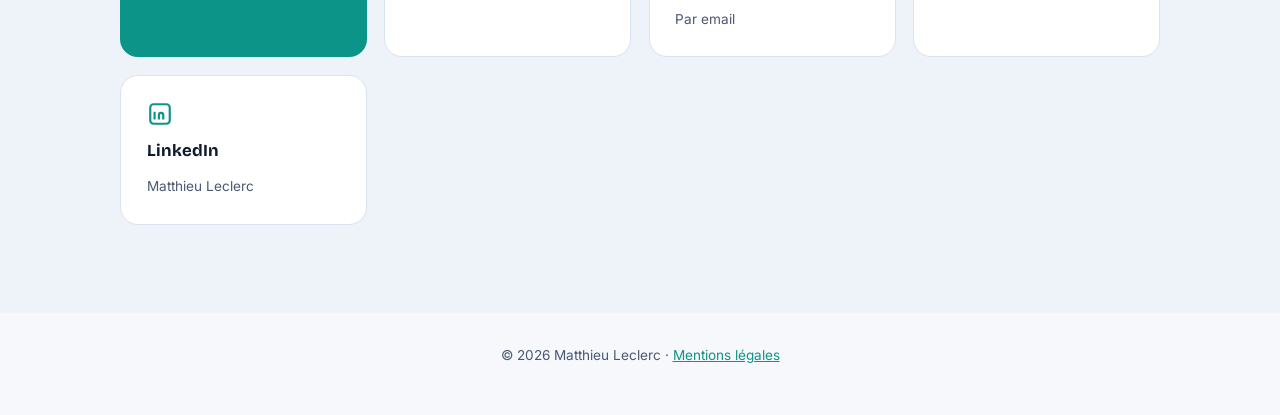
==== commit 0abf91ff: "Ajout de la FAQ, élargissement du positionnement (agences/SaaS + jeunes indépendants)" ====
--- a/index.html
+++ b/index.html
@@ -41,6 +41,54 @@
   "knowsAbout": ["Closing", "Setting", "Prospection B2B", "Vente consultative", "Qualification de leads"]
 }
 </script>
+<script type="application/ld+json">
+{
+  "@context": "https://schema.org",
+  "@type": "FAQPage",
+  "mainEntity": [
+    {
+      "@type": "Question",
+      "name": "Comment se passe la facturation ?",
+      "acceptedAnswer": { "@type": "Answer", "text": "La facturation s'adapte à votre situation : règlement comptant en début de mission, ou paiement différé sur plusieurs échéances si besoin." }
+    },
+    {
+      "@type": "Question",
+      "name": "Sous quel délai peut-on démarrer et espérer les premiers rendez-vous ?",
+      "acceptedAnswer": { "@type": "Answer", "text": "Dès le premier contact : la mission peut démarrer dès le lendemain, avec un délai maximum d'une semaine une fois les modalités convenues." }
+    },
+    {
+      "@type": "Question",
+      "name": "Travailles-tu à distance, en présentiel, ou les deux ?",
+      "acceptedAnswer": { "@type": "Answer", "text": "Les deux : à distance, et en présentiel partout en Île-de-France." }
+    },
+    {
+      "@type": "Question",
+      "name": "Avec quels CRM et outils travailles-tu ?",
+      "acceptedAnswer": { "@type": "Answer", "text": "HubSpot, actuellement." }
+    },
+    {
+      "@type": "Question",
+      "name": "Comment définis-tu un lead qualifié ?",
+      "acceptedAnswer": { "@type": "Answer", "text": "Un contact qui réunit deux critères : il correspond au profil cible visé (secteur, taille d'entreprise, poste ou pouvoir de décision), et il manifeste un intérêt concret par une action engageante — téléchargement d'un document, visite de la page tarifs, demande de démonstration." }
+    },
+    {
+      "@type": "Question",
+      "name": "Quel type de clients ou de secteurs préfères-tu accompagner ?",
+      "acceptedAnswer": { "@type": "Answer", "text": "En priorité les jeunes indépendants qui démarrent leur activité et ont besoin de décrocher leurs premiers clients, ainsi que les agences web, éditeurs SaaS et prestataires de services B2B. Le secteur importe moins que la situation." }
+    },
+    {
+      "@type": "Question",
+      "name": "Quelle est la durée d'un engagement type ?",
+      "acceptedAnswer": { "@type": "Answer", "text": "Ouvert à tout type de mission. À ce jour, uniquement des missions ponctuelles, mais un accompagnement récurrent est aussi possible." }
+    },
+    {
+      "@type": "Question",
+      "name": "Comment se passe le suivi pendant la mission ?",
+      "acceptedAnswer": { "@type": "Answer", "text": "Un suivi actif : points réguliers sur l'avancement, et un lien maintenu en continu entre le client et le prestataire jusqu'à l'aboutissement de la mission." }
+    }
+  ]
+}
+</script>
 </head>
 <body>
 
@@ -62,6 +110,7 @@
       <a href="#process">Process</a>
       <a href="#services">Compétences</a>
       <a href="#parcours">Parcours</a>
+      <a href="#faq">FAQ</a>
       <a href="#contact" class="nav-cta">Me contacter</a>
       <button type="button" class="theme-toggle" id="theme-toggle" aria-label="Changer de thème">
         <svg class="icon-sun" viewBox="0 0 24 24" fill="none" stroke="currentColor" stroke-width="2"><circle cx="12" cy="12" r="4"/><path d="M12 2v2M12 20v2M4.9 4.9l1.4 1.4M17.7 17.7l1.4 1.4M2 12h2M20 12h2M4.9 19.1l1.4-1.4M17.7 6.3l1.4-1.4"/></svg>
@@ -86,7 +135,7 @@
 
     <div class="hero-inner reveal">
       <div class="hero-text">
-        <p class="eyebrow">Freelance · Agences web &amp; SaaS</p>
+        <p class="eyebrow">Freelance · Agences, SaaS &amp; entrepreneurs</p>
         <h1>Vos leads méritent mieux qu'un suivi bâclé.</h1>
         <p class="hero-role"><span>Closer</span> &amp; <span>Setter</span> B2B</p>
         <p class="lead hero-lead">
@@ -115,7 +164,8 @@
     <p class="lead">
       Setter et closer B2B, j'interviens pour des agences web, des éditeurs SaaS et des prestataires
       de services qui génèrent des leads mais manquent de temps — ou de méthode — pour les qualifier
-      et les transformer en clients.
+      et les transformer en clients. J'accompagne aussi de jeunes indépendants qui démarrent leur
+      activité et ont besoin de décrocher leurs premiers clients.
     </p>
 
     <div class="grid-2">
@@ -236,6 +286,45 @@
     </div>
   </section>
 
+  <section id="faq" class="section">
+    <h2 class="reveal">Questions fréquentes</h2>
+
+    <div class="faq-list reveal">
+      <details class="faq-item">
+        <summary>Comment se passe la facturation ?</summary>
+        <p>La facturation s'adapte à votre situation : règlement comptant en début de mission, ou paiement différé sur plusieurs échéances si besoin.</p>
+      </details>
+      <details class="faq-item">
+        <summary>Sous quel délai peut-on démarrer et espérer les premiers rendez-vous ?</summary>
+        <p>Dès le premier contact : la mission peut démarrer dès le lendemain, avec un délai maximum d'une semaine une fois les modalités convenues.</p>
+      </details>
+      <details class="faq-item">
+        <summary>Travailles-tu à distance, en présentiel, ou les deux ?</summary>
+        <p>Les deux : à distance, et en présentiel partout en Île-de-France.</p>
+      </details>
+      <details class="faq-item">
+        <summary>Avec quels CRM et outils travailles-tu ?</summary>
+        <p>HubSpot, actuellement.</p>
+      </details>
+      <details class="faq-item">
+        <summary>Comment définis-tu un lead « qualifié » ?</summary>
+        <p>Un contact qui réunit deux critères : il correspond au profil cible visé (secteur, taille d'entreprise, poste ou pouvoir de décision), et il manifeste un intérêt concret par une action engageante — téléchargement d'un document, visite de la page tarifs, demande de démonstration…</p>
+      </details>
+      <details class="faq-item">
+        <summary>Quel type de clients ou de secteurs préfères-tu accompagner ?</summary>
+        <p>En priorité les jeunes indépendants qui démarrent leur activité et ont besoin de décrocher leurs premiers clients, ainsi que les agences web, éditeurs SaaS et prestataires de services B2B. Le secteur importe moins que la situation : artisans, commerciaux, consultants…</p>
+      </details>
+      <details class="faq-item">
+        <summary>Quelle est la durée d'un engagement type ?</summary>
+        <p>Ouvert à tout type de mission. À ce jour, uniquement des missions ponctuelles, mais je suis aussi disponible pour un accompagnement récurrent.</p>
+      </details>
+      <details class="faq-item">
+        <summary>Comment se passe le suivi pendant la mission ?</summary>
+        <p>Un suivi actif : points réguliers sur l'avancement, et un lien maintenu en continu entre vous et moi jusqu'à l'aboutissement de la mission.</p>
+      </details>
+    </div>
+  </section>
+
   <section id="contact" class="section section-alt contact">
     <h2 class="reveal">Un taux de prise de RDV ou de transformation qui plafonne ?</h2>
     <p class="lead reveal">Parlons-en — choisissez ce qui vous convient.</p>
--- a/style.css
+++ b/style.css
@@ -487,6 +487,54 @@
 .timeline-item ul { padding-left: 1.1rem; color: var(--text-muted); }
 .timeline-item li { margin-bottom: 0.4rem; }
 
+/* ---------- FAQ ---------- */
+.faq-list {
+  display: grid;
+  gap: 0.85rem;
+  margin-top: 2rem;
+}
+
+.faq-item {
+  background: var(--surface);
+  border: 1px solid var(--border);
+  border-radius: 14px;
+  padding: 0.2rem 1.5rem;
+  transition: border-color .15s ease;
+}
+.faq-item:hover { border-color: color-mix(in srgb, var(--accent) 35%, var(--border)); }
+
+.faq-item summary {
+  list-style: none;
+  cursor: pointer;
+  padding: 1.15rem 1.75rem 1.15rem 0;
+  font-family: var(--font-display);
+  font-weight: 600;
+  font-size: 1.02rem;
+  position: relative;
+}
+.faq-item summary::-webkit-details-marker { display: none; }
+
+.faq-item summary::after {
+  content: "+";
+  position: absolute;
+  right: 0;
+  top: 50%;
+  transform: translateY(-50%);
+  font-family: var(--font-display);
+  font-size: 1.4rem;
+  font-weight: 400;
+  color: var(--accent);
+  transition: transform .2s ease;
+}
+.faq-item[open] summary::after { transform: translateY(-50%) rotate(45deg); }
+
+.faq-item p {
+  color: var(--text-muted);
+  padding-bottom: 1.25rem;
+  margin: 0;
+  max-width: 66ch;
+}
+
 /* ---------- Contact ---------- */
 .contact { text-align: center; }
 .contact .lead { margin: 0 auto 1.5rem; }
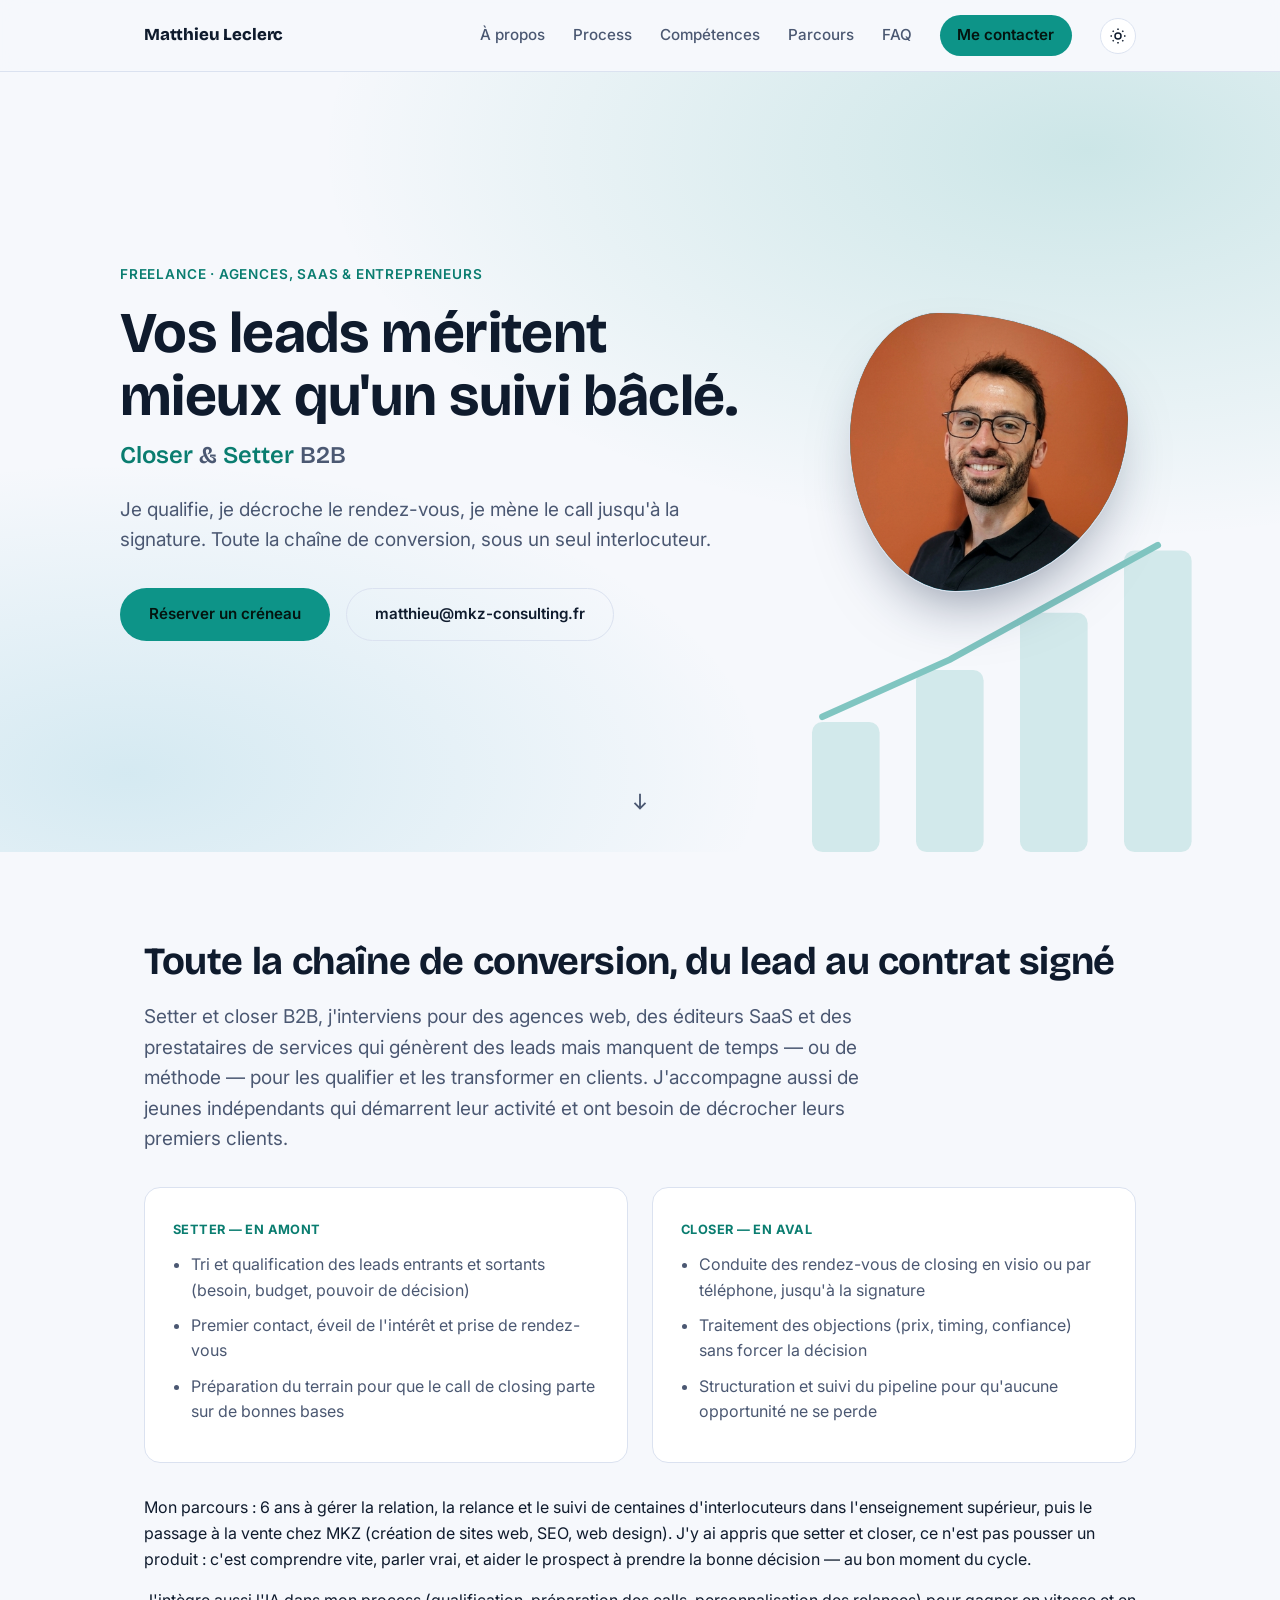
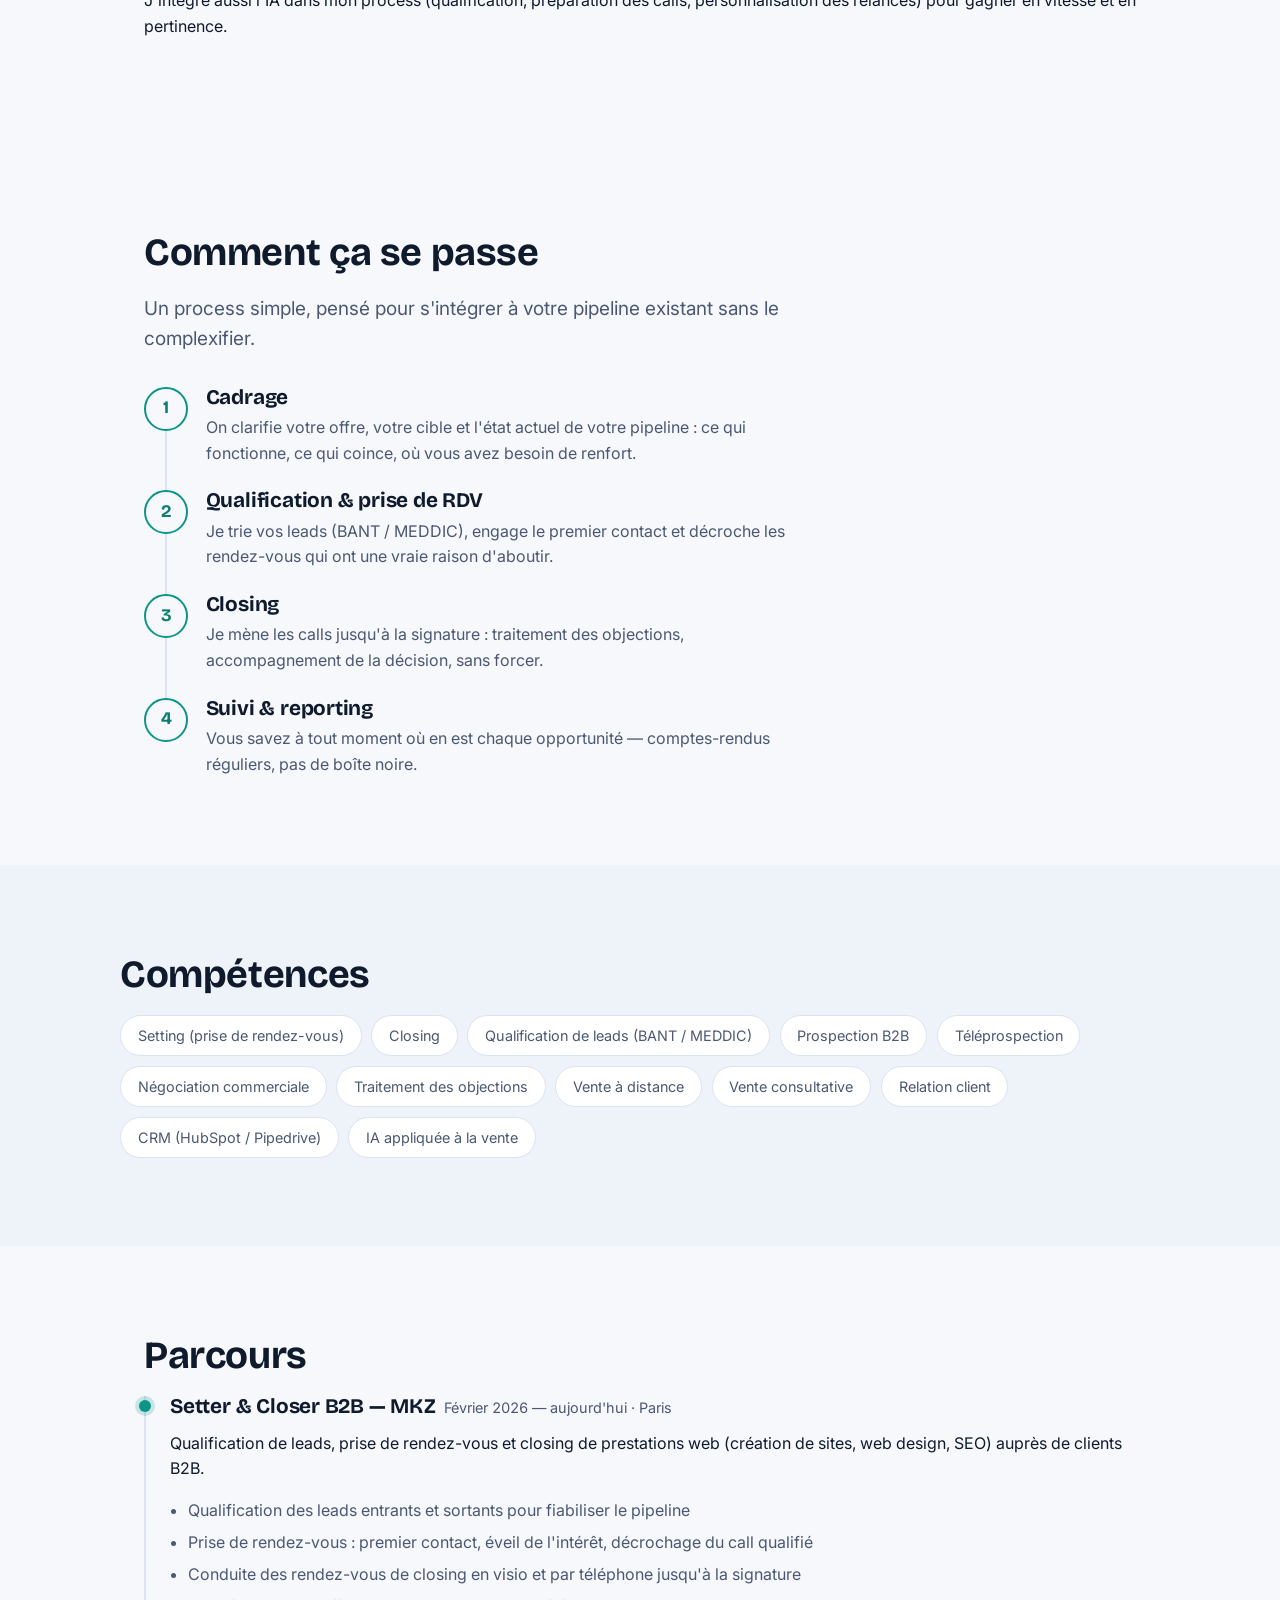
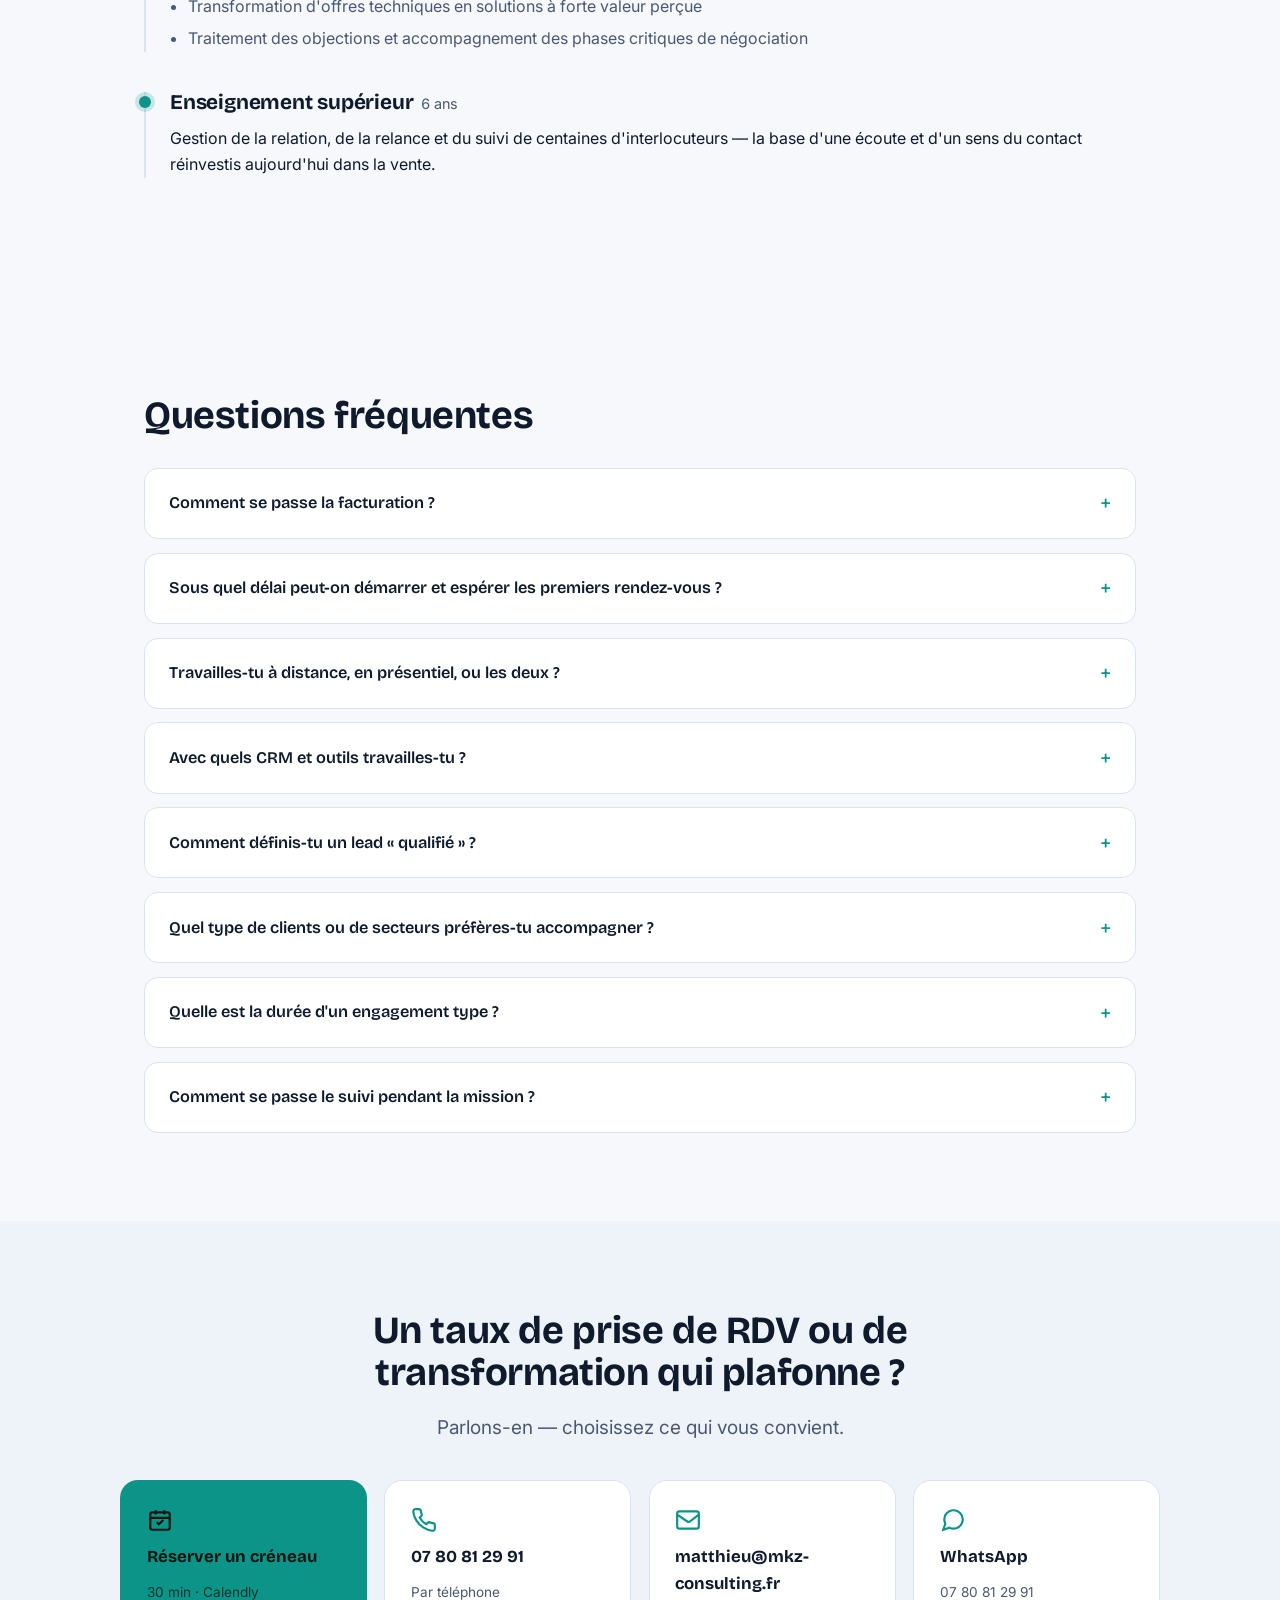
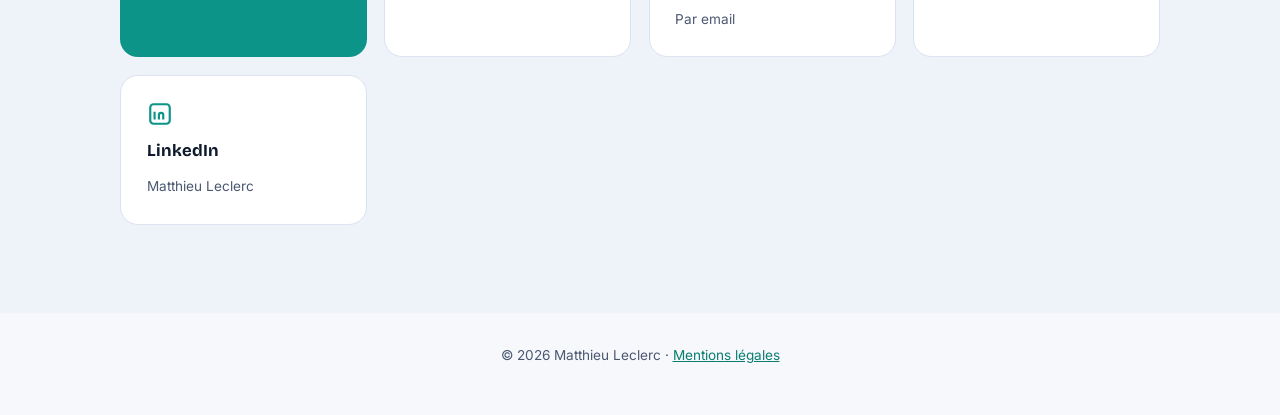
==== commit f1768d6d: "Optimisations: image OG dédiée, preload photo, manifest, scrollspy nav" ====
--- a/index.html
+++ b/index.html
@@ -10,9 +10,13 @@
 <meta property="og:type" content="website">
 <meta property="og:title" content="Matthieu Leclerc — Closer & Setter B2B">
 <meta property="og:description" content="Je transforme vos leads qualifiés en clients signés. Agences web, SaaS, services B2B.">
-<meta property="og:image" content="https://site-matthieu.mat-leclerc95.workers.dev/assets/banniere.png">
+<meta property="og:image" content="https://site-matthieu.mat-leclerc95.workers.dev/assets/og-image.png">
+<meta property="og:image:width" content="1200">
+<meta property="og:image:height" content="630">
 <meta property="og:url" content="https://site-matthieu.mat-leclerc95.workers.dev">
+<meta property="og:locale" content="fr_FR">
 <meta name="twitter:card" content="summary_large_image">
+<meta name="twitter:image" content="https://site-matthieu.mat-leclerc95.workers.dev/assets/og-image.png">
 
 <meta name="theme-color" content="#f6f8fc" media="(prefers-color-scheme: light)">
 <meta name="theme-color" content="#0a1220" media="(prefers-color-scheme: dark)">
@@ -22,6 +26,9 @@
 <link rel="icon" type="image/svg+xml" href="data:image/svg+xml,%3Csvg xmlns='http://www.w3.org/2000/svg' viewBox='0 0 64 64'%3E%3Crect width='64' height='64' rx='14' fill='%230a1220'/%3E%3Ctext x='32' y='43' font-family='Arial,sans-serif' font-weight='800' font-size='28' fill='%2334d9b4' text-anchor='middle'%3EML%3C/text%3E%3C/svg%3E">
 <link rel="icon" type="image/png" sizes="32x32" href="assets/favicon-32.png">
 <link rel="apple-touch-icon" sizes="180x180" href="assets/apple-touch-icon.png">
+<link rel="manifest" href="manifest.json">
+
+<link rel="preload" as="image" href="assets/photo.jpg" fetchpriority="high">
 
 <link rel="preconnect" href="https://fonts.googleapis.com">
 <link rel="preconnect" href="https://fonts.gstatic.com" crossorigin>
@@ -150,7 +157,7 @@
 
       <div class="hero-photo">
         <div class="hero-photo-fallback" aria-hidden="true">ML</div>
-        <img src="assets/photo.jpg" alt="Portrait de Matthieu Leclerc" class="hero-photo-img" loading="eager" onerror="this.style.display='none'">
+        <img src="assets/photo.jpg" alt="Portrait de Matthieu Leclerc" class="hero-photo-img" width="800" height="800" loading="eager" fetchpriority="high" onerror="this.style.display='none'">
       </div>
     </div>
 
@@ -365,5 +372,6 @@
 </footer>
 
 <script src="script.js"></script>
+<!-- Cloudflare Web Analytics --><script type='module' src='https://static.cloudflareinsights.com/beacon.min.js' data-cf-beacon='{"token": "97b9f2d6d4c640fead3e6858c09aead7"}'></script><!-- End Cloudflare Web Analytics -->
 </body>
 </html>
--- a/style.css
+++ b/style.css
@@ -9,7 +9,8 @@
   --text-muted: #4b5872;
   --accent: #0d9488;
   --accent-2: #0891b2;
-  --accent-ink: #032420;
+  --accent-ink: #04140f;
+  --accent-text: #0a7d70;
   --shadow: 220 45% 20%;
 
   --font-display: 'Bricolage Grotesque', system-ui, -apple-system, Segoe UI, sans-serif;
@@ -30,6 +31,7 @@
     --accent: #2dd4bf;
     --accent-2: #22d3ee;
     --accent-ink: #032420;
+    --accent-text: #2dd4bf;
     --shadow: 220 60% 4%;
   }
 }
@@ -80,7 +82,7 @@
 h3 { font-size: clamp(1.1rem, 1rem + 0.5vw, 1.3rem); margin: 0 0 0.25rem; color: var(--text); }
 
 p { margin: 0 0 1rem; }
-a { color: var(--accent); }
+a { color: var(--accent-text); }
 
 .lead { font-size: clamp(1.02rem, 0.95rem + 0.3vw, 1.2rem); color: var(--text-muted); max-width: 62ch; }
 
@@ -150,6 +152,7 @@
   transition: color .15s ease;
 }
 .nav-menu a:hover { color: var(--text); }
+.nav-menu a.active:not(.nav-cta) { color: var(--text); font-weight: 600; }
 
 .nav-cta {
   color: var(--accent-ink) !important;
@@ -278,7 +281,7 @@
   font-weight: 600;
   letter-spacing: 0.06em;
   text-transform: uppercase;
-  color: var(--accent);
+  color: var(--accent-text);
   margin: 0 0 1rem;
 }
 
@@ -294,7 +297,7 @@
   margin: 0 0 1.25rem;
   color: var(--text-muted);
 }
-.hero-role span { color: var(--accent); }
+.hero-role span { color: var(--accent-text); }
 
 .hero-lead { margin-bottom: 2rem; }
 
@@ -363,7 +366,7 @@
 .btn-primary:hover { background: var(--accent-2); transform: translateY(-2px); }
 
 .btn-ghost { color: var(--text); border-color: var(--border); }
-.btn-ghost:hover { border-color: var(--accent); color: var(--accent); transform: translateY(-2px); }
+.btn-ghost:hover { border-color: var(--accent); color: var(--accent-text); transform: translateY(-2px); }
 
 /* ---------- Sections ---------- */
 .section {
@@ -402,7 +405,7 @@
   font-weight: 700;
   letter-spacing: 0.03em;
   text-transform: uppercase;
-  color: var(--accent);
+  color: var(--accent-text);
   margin-bottom: 0.75rem;
 }
 
@@ -451,7 +454,7 @@
   height: 44px;
   border-radius: 50%;
   border: 2px solid var(--accent);
-  color: var(--accent);
+  color: var(--accent-text);
   background: var(--bg);
   font-family: var(--font-display);
   font-weight: 700;
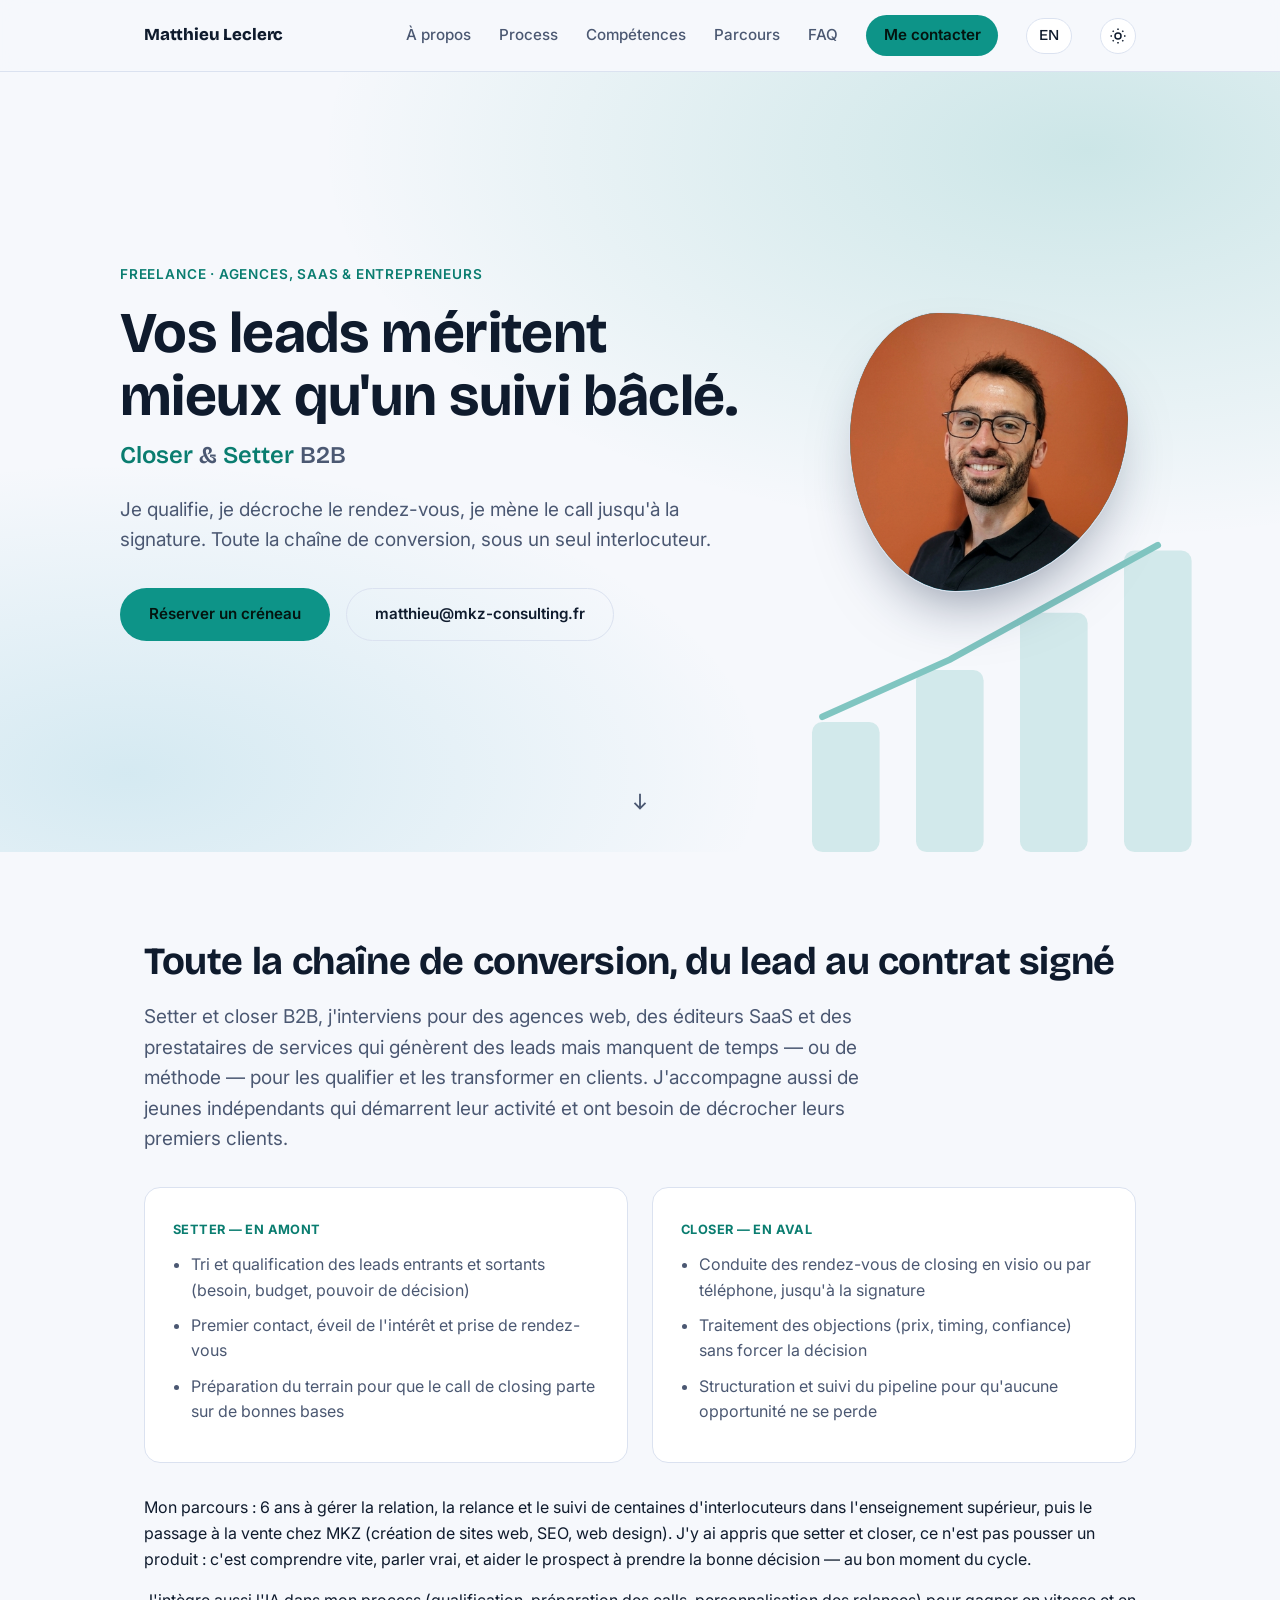
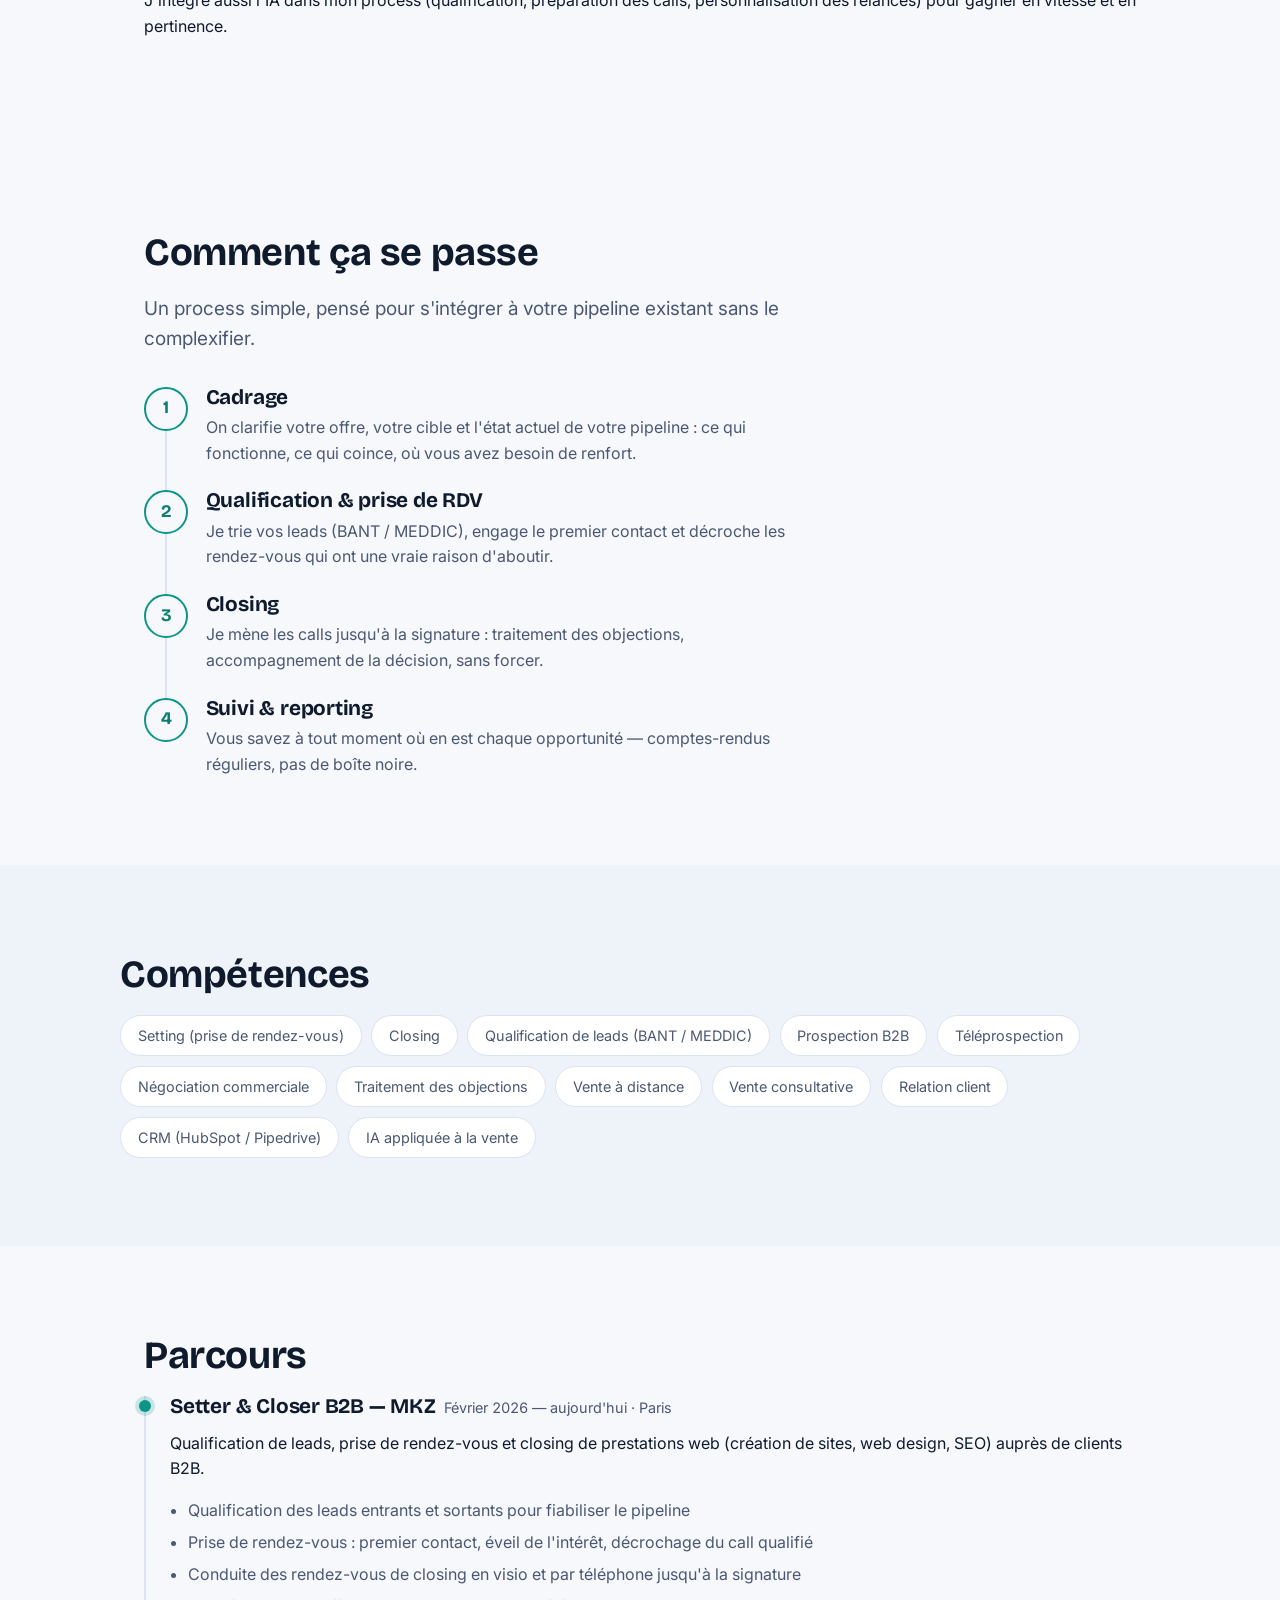
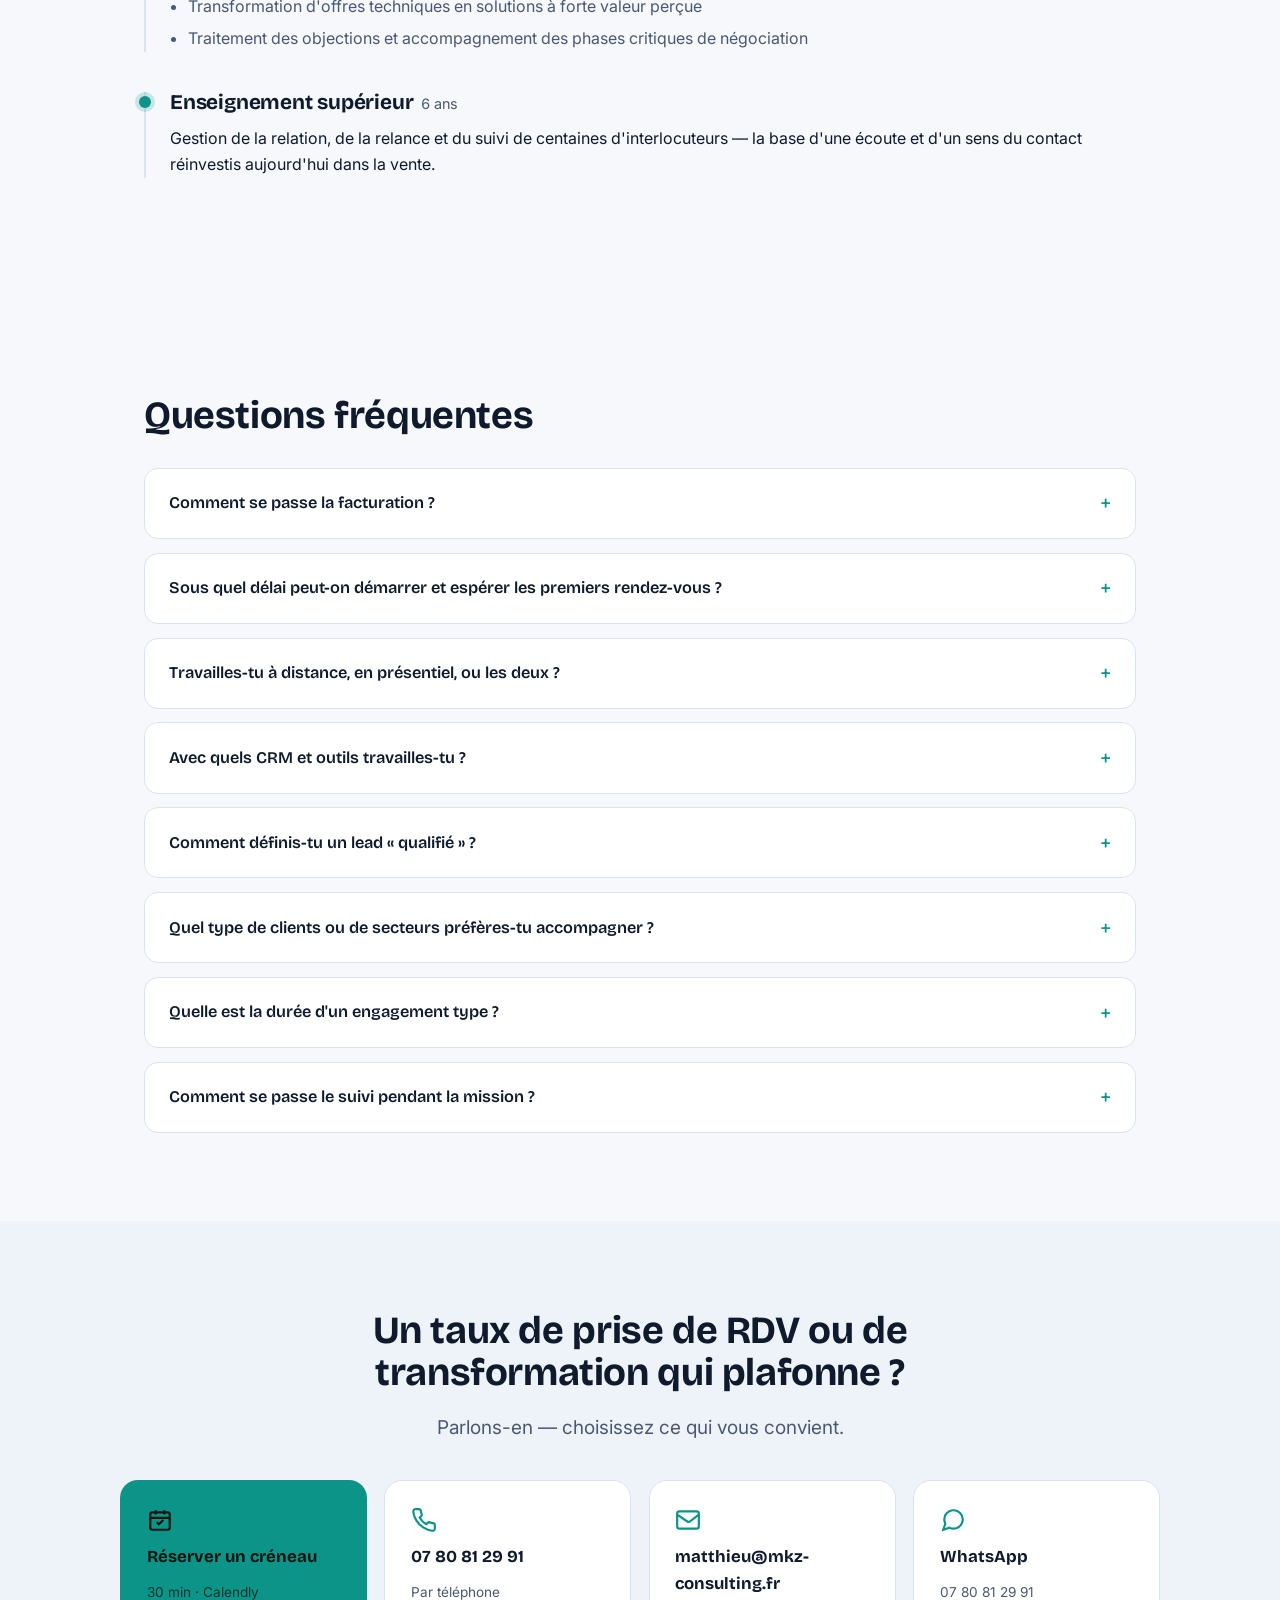
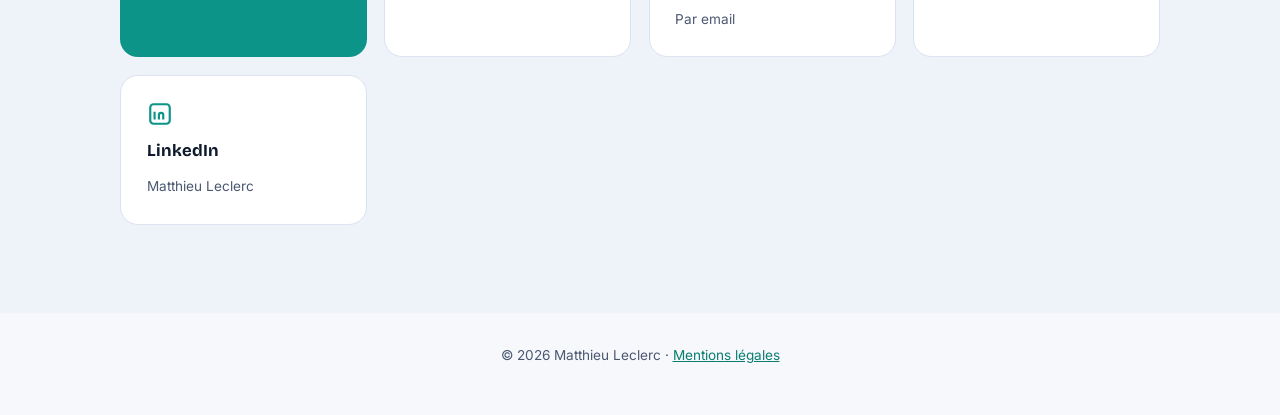
==== commit a2249549: "Ajout de la version anglaise du site + bouton de bascule FR/EN - Pages traduites : en/index.html et " ====
--- a/index.html
+++ b/index.html
@@ -22,6 +22,9 @@
 <meta name="theme-color" content="#0a1220" media="(prefers-color-scheme: dark)">
 
 <link rel="canonical" href="https://site-matthieu.mat-leclerc95.workers.dev/">
+<link rel="alternate" hreflang="fr" href="https://site-matthieu.mat-leclerc95.workers.dev/">
+<link rel="alternate" hreflang="en" href="https://site-matthieu.mat-leclerc95.workers.dev/en/">
+<link rel="alternate" hreflang="x-default" href="https://site-matthieu.mat-leclerc95.workers.dev/">
 
 <link rel="icon" type="image/svg+xml" href="data:image/svg+xml,%3Csvg xmlns='http://www.w3.org/2000/svg' viewBox='0 0 64 64'%3E%3Crect width='64' height='64' rx='14' fill='%230a1220'/%3E%3Ctext x='32' y='43' font-family='Arial,sans-serif' font-weight='800' font-size='28' fill='%2334d9b4' text-anchor='middle'%3EML%3C/text%3E%3C/svg%3E">
 <link rel="icon" type="image/png" sizes="32x32" href="assets/favicon-32.png">
@@ -119,6 +122,7 @@
       <a href="#parcours">Parcours</a>
       <a href="#faq">FAQ</a>
       <a href="#contact" class="nav-cta">Me contacter</a>
+      <a href="en/" class="lang-switch" hreflang="en" aria-label="Read this page in English">EN</a>
       <button type="button" class="theme-toggle" id="theme-toggle" aria-label="Changer de thème">
         <svg class="icon-sun" viewBox="0 0 24 24" fill="none" stroke="currentColor" stroke-width="2"><circle cx="12" cy="12" r="4"/><path d="M12 2v2M12 20v2M4.9 4.9l1.4 1.4M17.7 17.7l1.4 1.4M2 12h2M20 12h2M4.9 19.1l1.4-1.4M17.7 6.3l1.4-1.4"/></svg>
         <svg class="icon-moon" viewBox="0 0 24 24" fill="none" stroke="currentColor" stroke-width="2"><path d="M21 12.8A9 9 0 1 1 11.2 3a7 7 0 0 0 9.8 9.8Z"/></svg>
--- a/style.css
+++ b/style.css
@@ -176,6 +176,25 @@
   cursor: pointer;
   padding: 0;
 }
+
+.lang-switch {
+  display: inline-flex;
+  align-items: center;
+  justify-content: center;
+  min-width: 36px; height: 36px;
+  padding: 0 0.7rem;
+  border-radius: 999px;
+  border: 1px solid var(--border);
+  background: var(--surface);
+  color: var(--text) !important;
+  font-family: var(--font-display);
+  font-weight: 700;
+  font-size: 0.8rem;
+  letter-spacing: 0.04em;
+  text-decoration: none;
+  transition: border-color .15s ease, color .15s ease, transform .15s ease;
+}
+.lang-switch:hover { border-color: var(--accent); color: var(--accent-text) !important; transform: translateY(-1px); }
 .theme-toggle svg { width: 18px; height: 18px; }
 .theme-toggle .icon-moon { display: none; }
 @media (prefers-color-scheme: dark) {
@@ -231,6 +250,7 @@
   .nav-menu a { padding: 0.85rem 0; border-bottom: 1px solid var(--border); }
   .nav-cta { text-align: center; margin-top: 0.75rem; }
   .theme-toggle { margin-top: 0.75rem; align-self: flex-start; }
+  .lang-switch { margin-top: 0.75rem; align-self: flex-start; }
 }
 
 /* ---------- Hero ---------- */
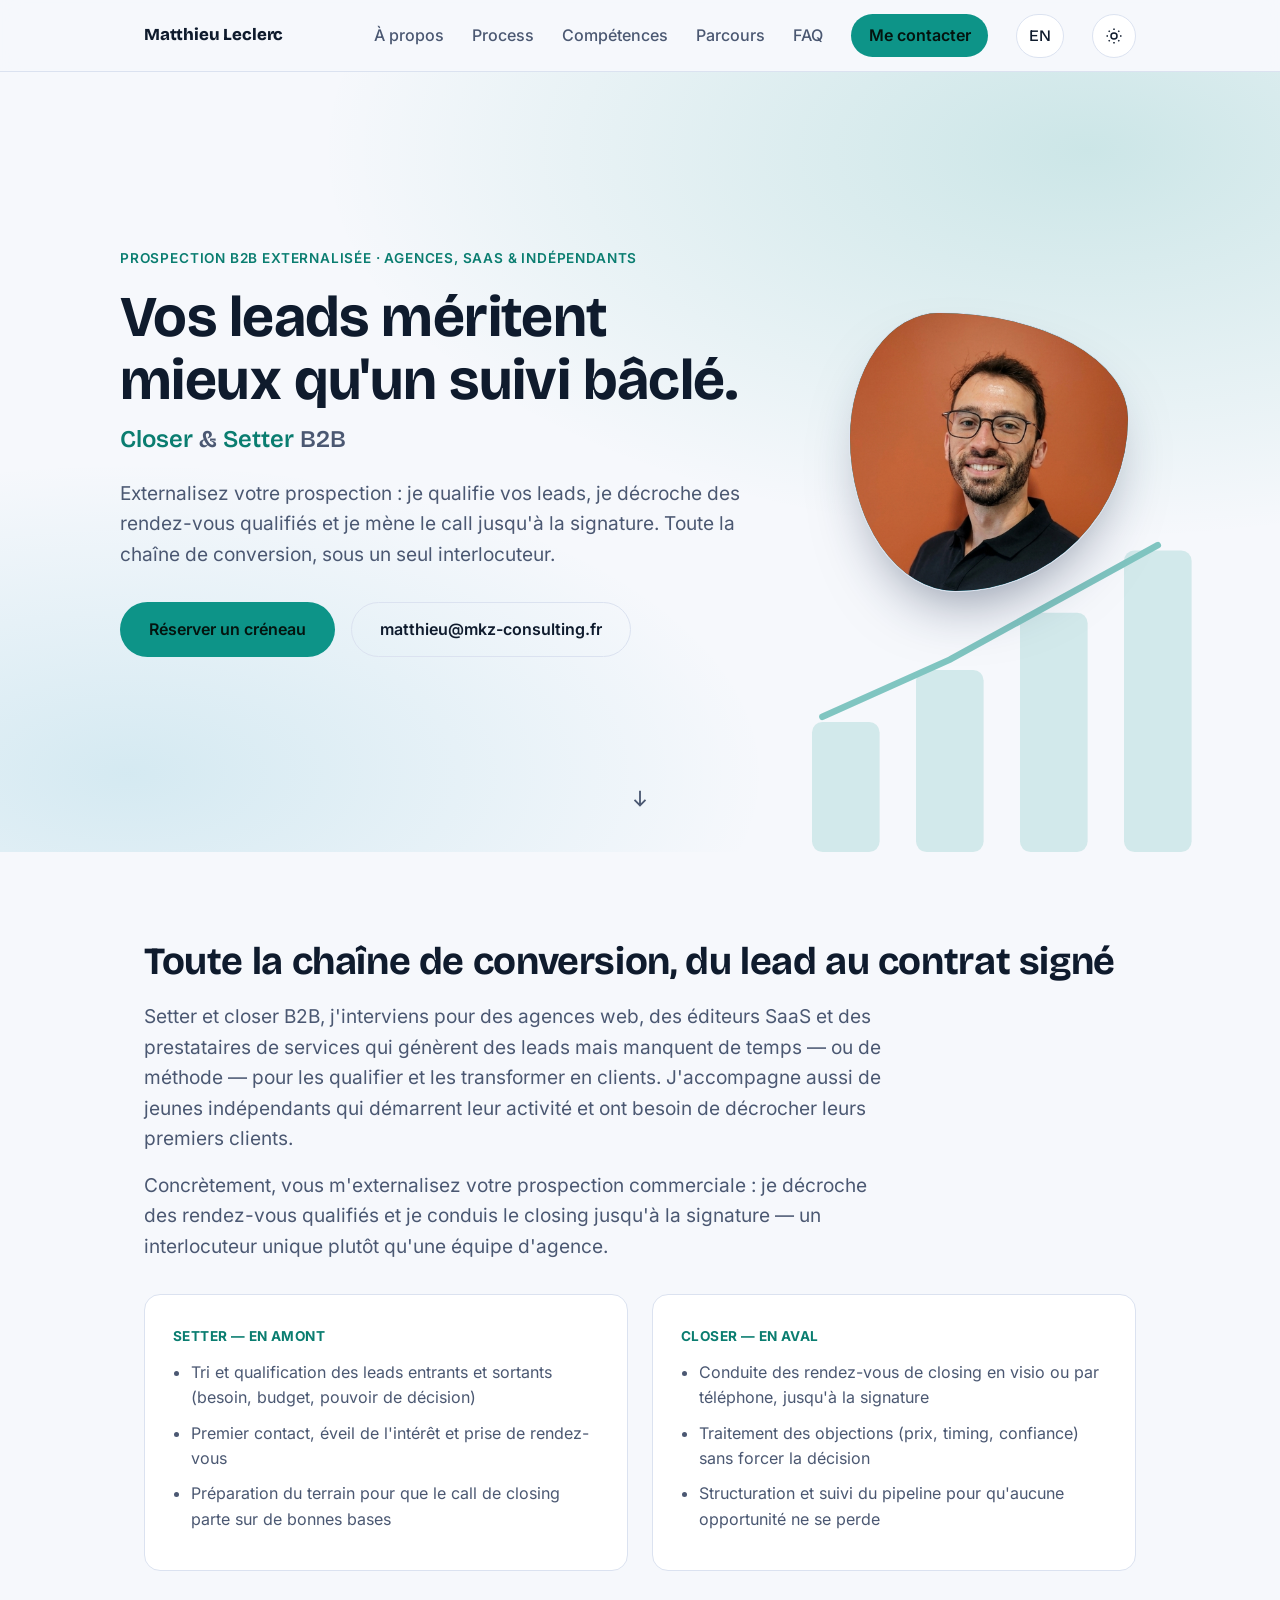
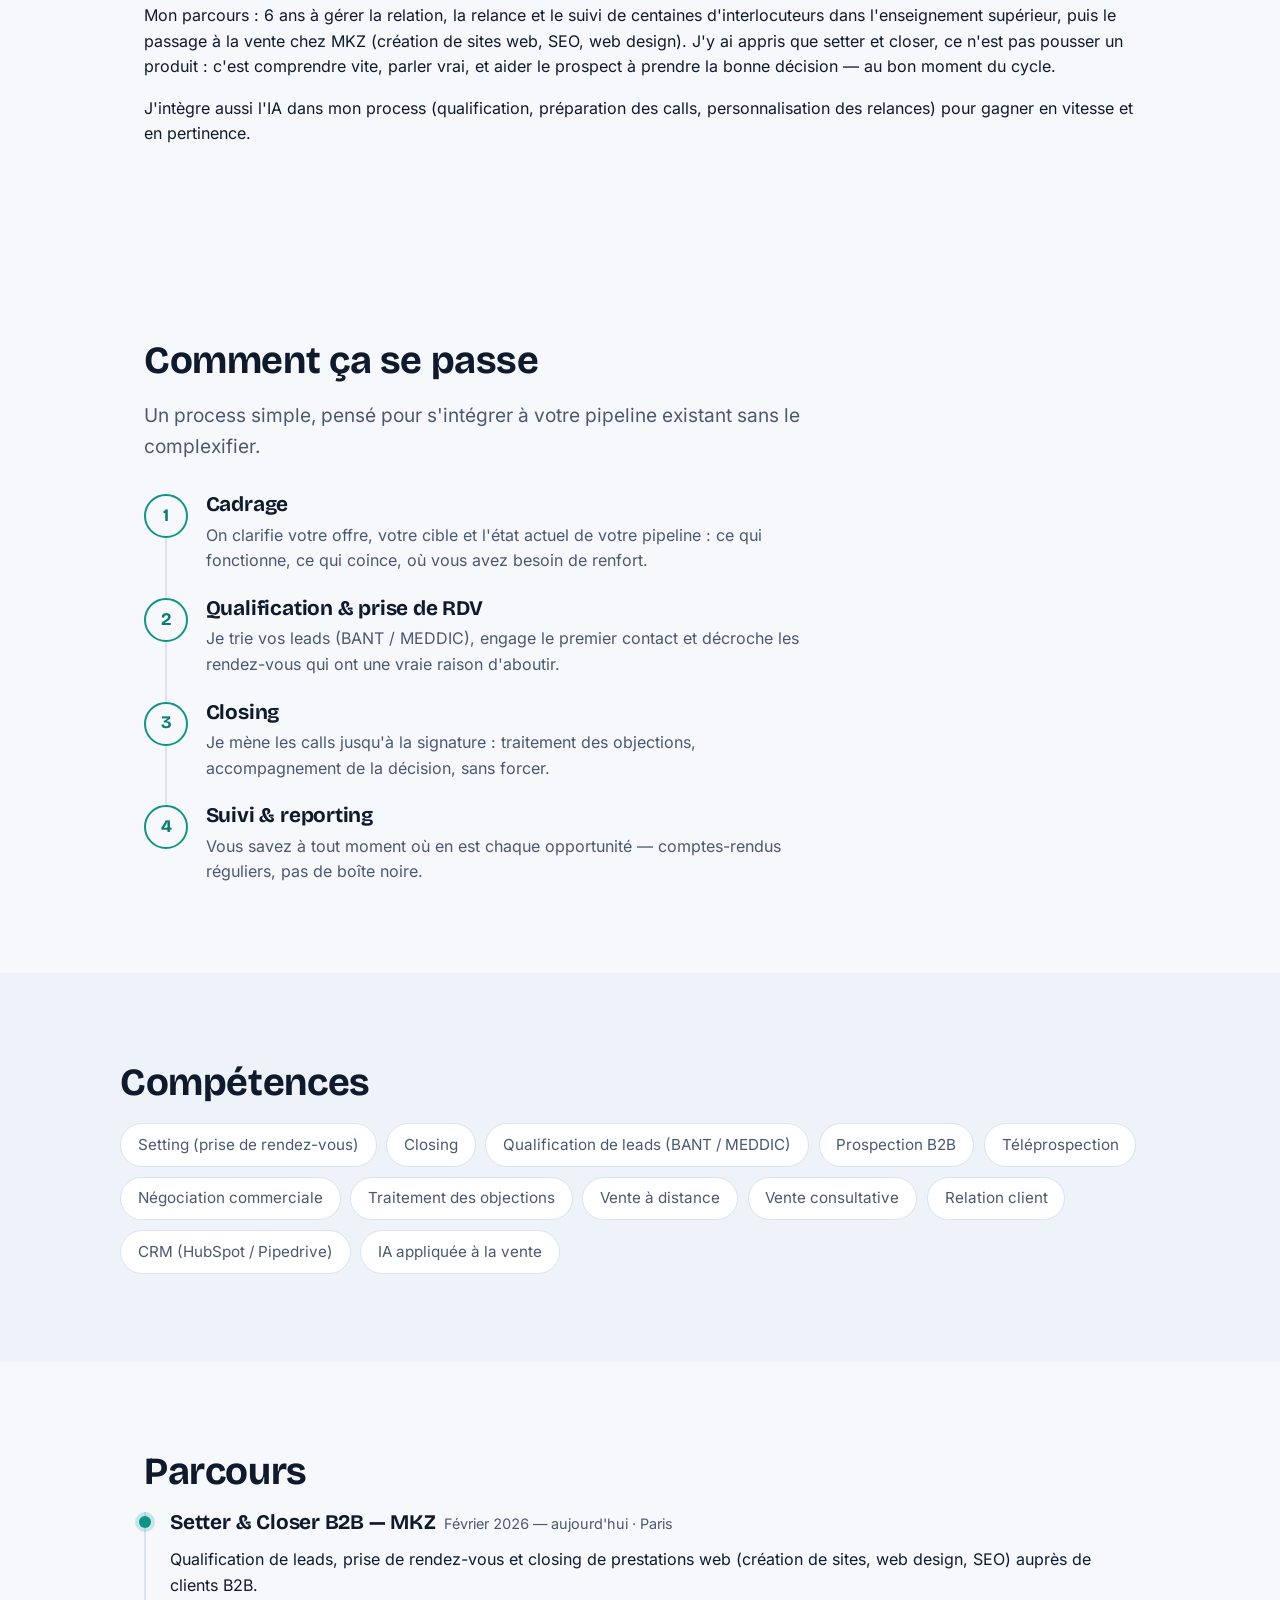
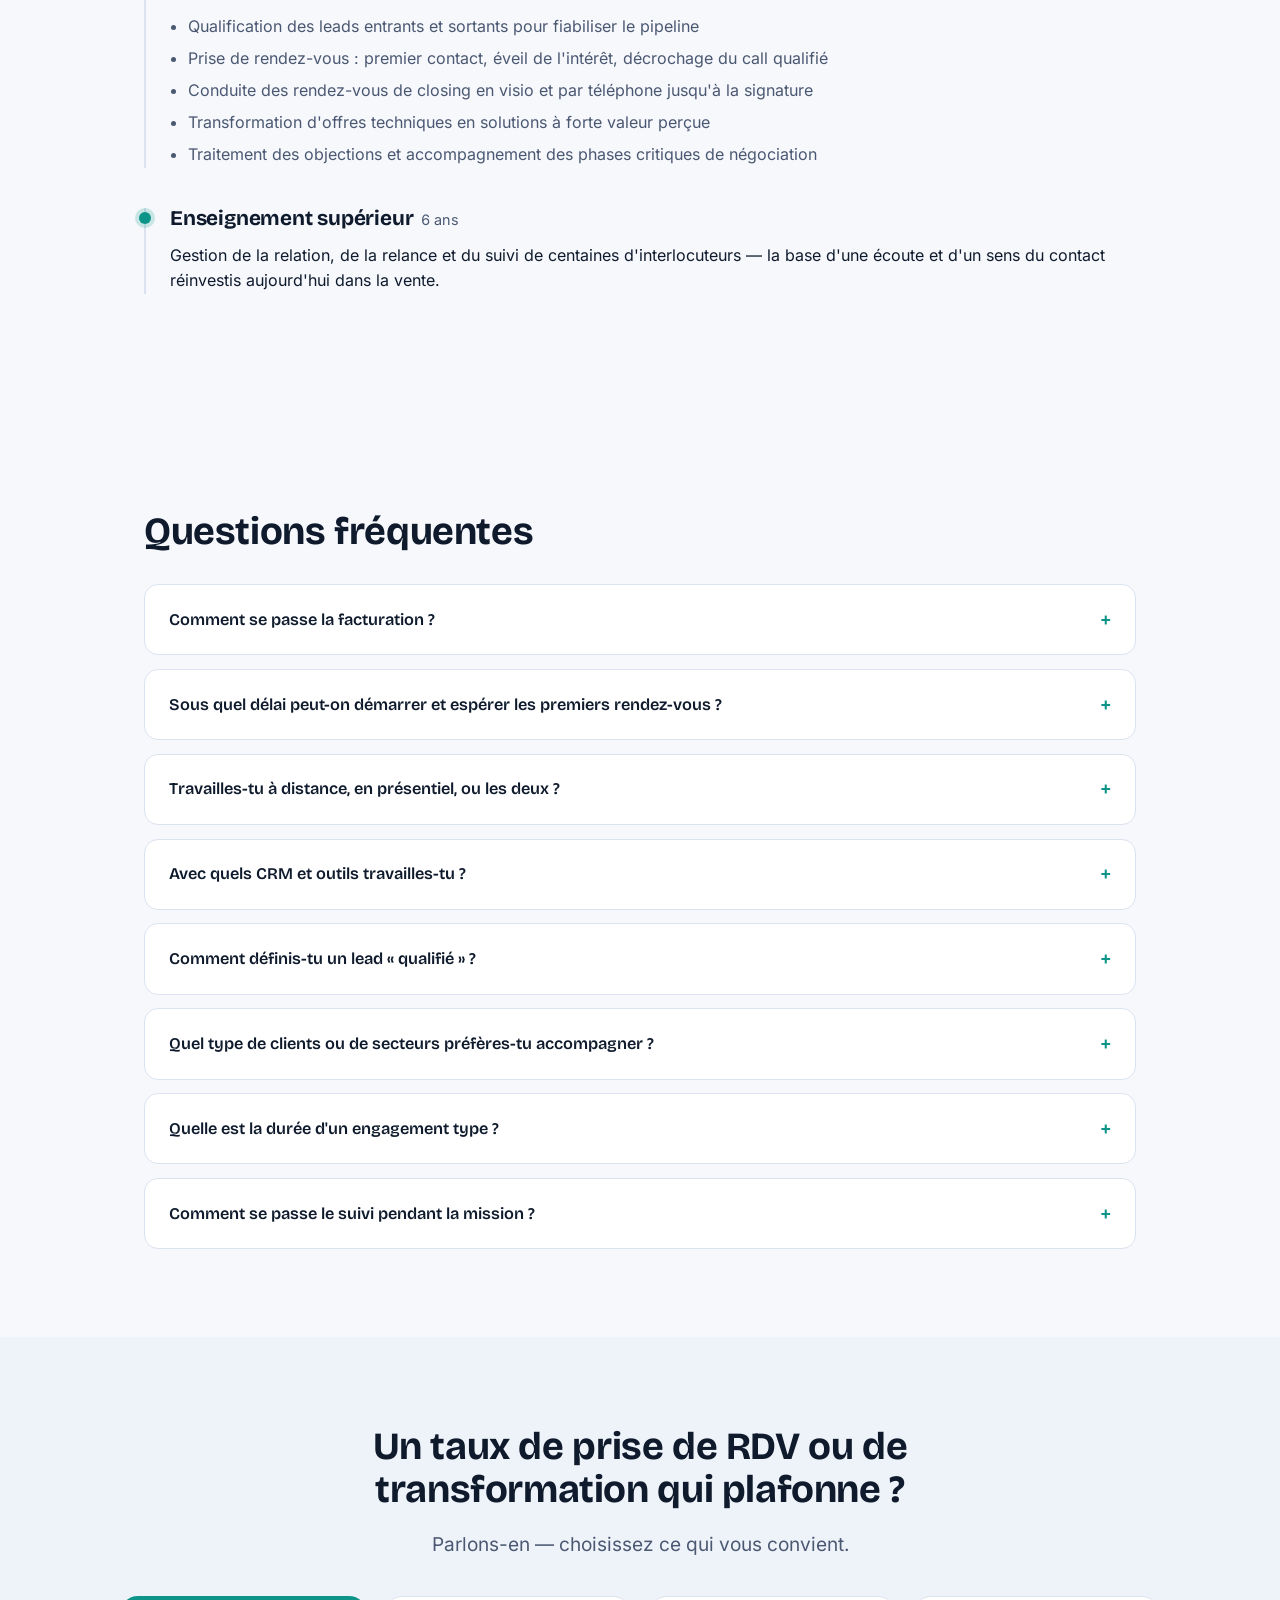
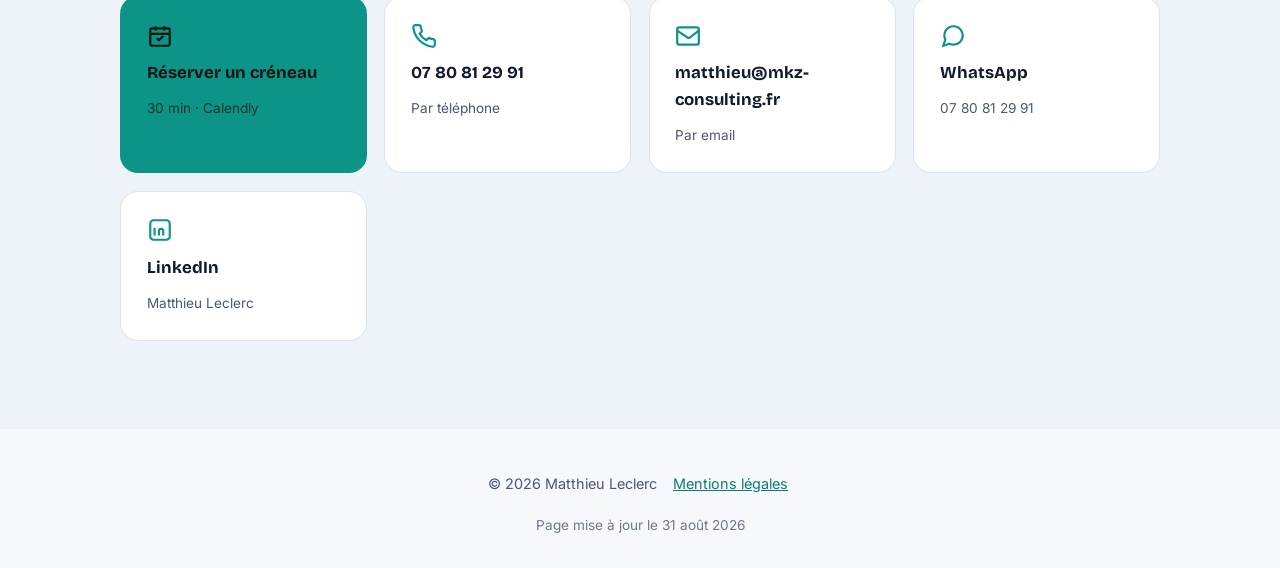
==== commit 20a719dc: "Applique les corrections des audits technique et SEO/GEO Sécurité - _headers : HSTS, CSP, X-Frame-Op" ====
--- a/index.html
+++ b/index.html
@@ -4,8 +4,8 @@
 <meta charset="UTF-8">
 <meta name="viewport" content="width=device-width, initial-scale=1.0">
 <script>document.documentElement.classList.add('js');</script>
-<title>Matthieu Leclerc — Closer & Setter B2B</title>
-<meta name="description" content="Matthieu Leclerc, Closer & Setter B2B freelance. Qualification de leads, prise de rendez-vous et closing pour agences web et éditeurs SaaS.">
+<title>Prospection B2B externalisée — Matthieu Leclerc, Closer & Setter</title>
+<meta name="description" content="Externalisez votre prospection B2B avec un seul interlocuteur : qualification des leads, rendez-vous qualifiés et closing jusqu'à la signature.">
 
 <meta property="og:type" content="website">
 <meta property="og:title" content="Matthieu Leclerc — Closer & Setter B2B">
@@ -33,9 +33,8 @@
 
 <link rel="preload" as="image" href="assets/photo.jpg" fetchpriority="high">
 
-<link rel="preconnect" href="https://fonts.googleapis.com">
-<link rel="preconnect" href="https://fonts.gstatic.com" crossorigin>
-<link href="https://fonts.googleapis.com/css2?family=Bricolage+Grotesque:opsz,wght@12..96,500..800&family=Inter:wght@400;500;600;700&display=swap" rel="stylesheet">
+<link rel="preload" as="font" type="font/woff2" href="assets/fonts/inter-latin.woff2" crossorigin>
+<link rel="preload" as="font" type="font/woff2" href="assets/fonts/bricolage-grotesque-latin.woff2" crossorigin>
 <link rel="stylesheet" href="style.css">
 
 <script type="application/ld+json">
@@ -99,6 +98,51 @@
   ]
 }
 </script>
+<script type="application/ld+json">
+{
+  "@context": "https://schema.org",
+  "@type": "ProfessionalService",
+  "name": "Matthieu Leclerc — Setting & Closing B2B",
+  "description": "Externalisation de la prospection B2B par un interlocuteur unique : qualification de leads, prise de rendez-vous qualifiés (setting) et closing jusqu'à la signature.",
+  "url": "https://site-matthieu.mat-leclerc95.workers.dev/",
+  "image": "https://site-matthieu.mat-leclerc95.workers.dev/assets/og-image.png",
+  "priceRange": "€€",
+  "areaServed": [
+    { "@type": "AdministrativeArea", "name": "Île-de-France" },
+    { "@type": "Country", "name": "France" }
+  ],
+  "availableLanguage": ["fr", "en"],
+  "provider": {
+    "@type": "Person",
+    "name": "Matthieu Leclerc",
+    "jobTitle": "Closer & Setter B2B",
+    "email": "mailto:matthieu@mkz-consulting.fr",
+    "telephone": "+33780812991",
+    "sameAs": ["https://www.linkedin.com/in/matthieu-leclerc-03a3b478/"],
+    "worksFor": { "@type": "Organization", "name": "MKZ Consulting", "url": "https://mkz-consulting.fr" }
+  },
+  "hasOfferCatalog": {
+    "@type": "OfferCatalog",
+    "name": "Prestations",
+    "itemListElement": [
+      { "@type": "Offer", "itemOffered": { "@type": "Service", "name": "Setting — qualification de leads et prise de rendez-vous B2B", "serviceType": "Appointment setting" } },
+      { "@type": "Offer", "itemOffered": { "@type": "Service", "name": "Closing — conduite des rendez-vous jusqu'à la signature", "serviceType": "Sales closing" } },
+      { "@type": "Offer", "itemOffered": { "@type": "Service", "name": "Full-cycle — setting et closing, interlocuteur unique", "serviceType": "Outsourced B2B sales" } }
+    ]
+  }
+}
+</script>
+<script type="application/ld+json">
+{
+  "@context": "https://schema.org",
+  "@type": "WebPage",
+  "url": "https://site-matthieu.mat-leclerc95.workers.dev/",
+  "name": "Prospection B2B externalisée — Matthieu Leclerc, Closer & Setter",
+  "inLanguage": "fr",
+  "dateModified": "2026-08-31",
+  "primaryImageOfPage": "https://site-matthieu.mat-leclerc95.workers.dev/assets/og-image.png"
+}
+</script>
 </head>
 <body>
 
@@ -146,12 +190,13 @@
 
     <div class="hero-inner reveal">
       <div class="hero-text">
-        <p class="eyebrow">Freelance · Agences, SaaS &amp; entrepreneurs</p>
+        <p class="eyebrow">Prospection B2B externalisée · Agences, SaaS &amp; indépendants</p>
         <h1>Vos leads méritent mieux qu'un suivi bâclé.</h1>
         <p class="hero-role"><span>Closer</span> &amp; <span>Setter</span> B2B</p>
         <p class="lead hero-lead">
-          Je qualifie, je décroche le rendez-vous, je mène le call jusqu'à la signature.
-          Toute la chaîne de conversion, sous un seul interlocuteur.
+          Externalisez votre prospection : je qualifie vos leads, je décroche des rendez-vous
+          qualifiés et je mène le call jusqu'à la signature. Toute la chaîne de conversion,
+          sous un seul interlocuteur.
         </p>
         <div class="hero-actions">
           <a href="https://calendly.com/matthieu-mkz-consulting/30min" class="btn btn-primary" target="_blank" rel="noopener">Réserver un créneau</a>
@@ -161,7 +206,7 @@
 
       <div class="hero-photo">
         <div class="hero-photo-fallback" aria-hidden="true">ML</div>
-        <img src="assets/photo.jpg" alt="Portrait de Matthieu Leclerc" class="hero-photo-img" width="800" height="800" loading="eager" fetchpriority="high" onerror="this.style.display='none'">
+        <img src="assets/photo.jpg" alt="Portrait de Matthieu Leclerc" class="hero-photo-img" width="800" height="800" loading="eager" fetchpriority="high" data-hide-on-error>
       </div>
     </div>
 
@@ -177,6 +222,11 @@
       de services qui génèrent des leads mais manquent de temps — ou de méthode — pour les qualifier
       et les transformer en clients. J'accompagne aussi de jeunes indépendants qui démarrent leur
       activité et ont besoin de décrocher leurs premiers clients.
+    </p>
+    <p class="lead">
+      Concrètement, vous m'externalisez votre prospection commerciale : je décroche des rendez-vous
+      qualifiés et je conduis le closing jusqu'à la signature — un interlocuteur unique plutôt qu'une
+      équipe d'agence.
     </p>
 
     <div class="grid-2">
@@ -372,7 +422,11 @@
 </main>
 
 <footer class="footer">
-  <p>&copy; 2026 Matthieu Leclerc · <a href="mentions-legales.html">Mentions légales</a></p>
+  <p>
+    <span>&copy; 2026 Matthieu Leclerc</span>
+    <a href="mentions-legales.html">Mentions légales</a>
+    <time class="footer-updated" datetime="2026-08-31">Page mise à jour le 31 août 2026</time>
+  </p>
 </footer>
 
 <script src="script.js"></script>
--- a/style.css
+++ b/style.css
@@ -1,3 +1,39 @@
+/* ---------- Self-hosted fonts (RGPD : aucun appel à Google Fonts) ---------- */
+/* Bricolage Grotesque — variable, poids 500..800 */
+@font-face {
+  font-family: 'Bricolage Grotesque';
+  font-style: normal;
+  font-weight: 500 800;
+  font-display: swap;
+  src: url('assets/fonts/bricolage-grotesque-latin.woff2') format('woff2');
+  unicode-range: U+0000-00FF, U+0131, U+0152-0153, U+02BB-02BC, U+02C6, U+02DA, U+02DC, U+0304, U+0308, U+0329, U+2000-206F, U+20AC, U+2122, U+2191, U+2193, U+2212, U+2215, U+FEFF, U+FFFD;
+}
+@font-face {
+  font-family: 'Bricolage Grotesque';
+  font-style: normal;
+  font-weight: 500 800;
+  font-display: swap;
+  src: url('assets/fonts/bricolage-grotesque-latin-ext.woff2') format('woff2');
+  unicode-range: U+0100-02BA, U+02BD-02C5, U+02C7-02CC, U+02CE-02D7, U+02DD-02FF, U+0304, U+0308, U+0329, U+1D00-1DBF, U+1E00-1E9F, U+1EF2-1EFF, U+2020, U+20A0-20AB, U+20AD-20C0, U+2113, U+2C60-2C7F, U+A720-A7FF;
+}
+/* Inter — variable, poids 400..700 */
+@font-face {
+  font-family: 'Inter';
+  font-style: normal;
+  font-weight: 400 700;
+  font-display: swap;
+  src: url('assets/fonts/inter-latin.woff2') format('woff2');
+  unicode-range: U+0000-00FF, U+0131, U+0152-0153, U+02BB-02BC, U+02C6, U+02DA, U+02DC, U+0304, U+0308, U+0329, U+2000-206F, U+20AC, U+2122, U+2191, U+2193, U+2212, U+2215, U+FEFF, U+FFFD;
+}
+@font-face {
+  font-family: 'Inter';
+  font-style: normal;
+  font-weight: 400 700;
+  font-display: swap;
+  src: url('assets/fonts/inter-latin-ext.woff2') format('woff2');
+  unicode-range: U+0100-02BA, U+02BD-02C5, U+02C7-02CC, U+02CE-02D7, U+02DD-02FF, U+0304, U+0308, U+0329, U+1D00-1DBF, U+1E00-1E9F, U+1EF2-1EFF, U+2020, U+20A0-20AB, U+20AD-20C0, U+2113, U+2C60-2C7F, U+A720-A7FF;
+}
+
 /* ---------- Design tokens ---------- */
 :root {
   --bg: #f6f8fc;
@@ -136,6 +172,9 @@
   color: var(--text);
   text-decoration: none;
   font-size: 1.05rem;
+  display: inline-flex;
+  align-items: center;
+  min-height: 44px;
 }
 
 .nav-menu {
@@ -147,7 +186,7 @@
 .nav-menu a {
   color: var(--text-muted);
   text-decoration: none;
-  font-size: 0.95rem;
+  font-size: 1rem;
   font-weight: 500;
   transition: color .15s ease;
 }
@@ -168,7 +207,7 @@
   display: inline-flex;
   align-items: center;
   justify-content: center;
-  width: 36px; height: 36px;
+  width: 44px; height: 44px;
   border-radius: 50%;
   border: 1px solid var(--border);
   background: var(--surface);
@@ -181,7 +220,7 @@
   display: inline-flex;
   align-items: center;
   justify-content: center;
-  min-width: 36px; height: 36px;
+  min-width: 44px; height: 44px;
   padding: 0 0.7rem;
   border-radius: 999px;
   border: 1px solid var(--border);
@@ -189,7 +228,7 @@
   color: var(--text) !important;
   font-family: var(--font-display);
   font-weight: 700;
-  font-size: 0.8rem;
+  font-size: 0.85rem;
   letter-spacing: 0.04em;
   text-decoration: none;
   transition: border-color .15s ease, color .15s ease, transform .15s ease;
@@ -209,7 +248,7 @@
   flex-direction: column;
   justify-content: center;
   gap: 4px;
-  width: 40px; height: 40px;
+  width: 44px; height: 44px;
   border-radius: 8px;
   border: 1px solid var(--border);
   background: var(--surface);
@@ -357,6 +396,11 @@
   transform: translateX(-50%);
   color: var(--text-muted);
   animation: bob 2.2s ease-in-out infinite;
+  display: flex;
+  align-items: center;
+  justify-content: center;
+  width: 44px;
+  height: 44px;
 }
 .scroll-cue svg { width: 22px; height: 22px; }
 @keyframes bob {
@@ -377,7 +421,7 @@
   border-radius: 999px;
   font-weight: 600;
   text-decoration: none;
-  font-size: 0.95rem;
+  font-size: 1rem;
   border: 1px solid transparent;
   transition: transform .15s ease, background .15s ease, border-color .15s ease;
 }
@@ -421,7 +465,7 @@
 
 .tag {
   display: inline-block;
-  font-size: 0.8rem;
+  font-size: 0.85rem;
   font-weight: 700;
   letter-spacing: 0.03em;
   text-transform: uppercase;
@@ -435,8 +479,8 @@
   background: var(--surface);
   border: 1px solid var(--border);
   border-radius: 999px;
-  padding: 0.5rem 1.05rem;
-  font-size: 0.9rem;
+  padding: 0.55rem 1.05rem;
+  font-size: 0.95rem;
   color: var(--text-muted);
   transition: border-color .15s ease, color .15s ease, transform .15s ease;
 }
@@ -612,7 +656,10 @@
 .contact-card-primary:hover { background: var(--accent-2); }
 
 /* ---------- Footer ---------- */
-.footer { text-align: center; padding: 2rem 1.5rem; color: var(--text-muted); font-size: 0.85rem; }
+.footer { text-align: center; padding: 2rem 1.5rem; color: var(--text-muted); font-size: 0.9rem; }
+.footer p { display: flex; flex-wrap: wrap; gap: 0.25rem 0.75rem; align-items: center; justify-content: center; margin: 0; }
+.footer a { display: inline-flex; align-items: center; min-height: 44px; padding: 0 0.25rem; }
+.footer-updated { display: block; width: 100%; margin-top: 0.35rem; font-size: 0.85rem; opacity: 0.8; }
 
 /* ---------- Scroll reveal ---------- */
 /* Hidden-until-revealed only kicks in once .js is confirmed on <html> (see
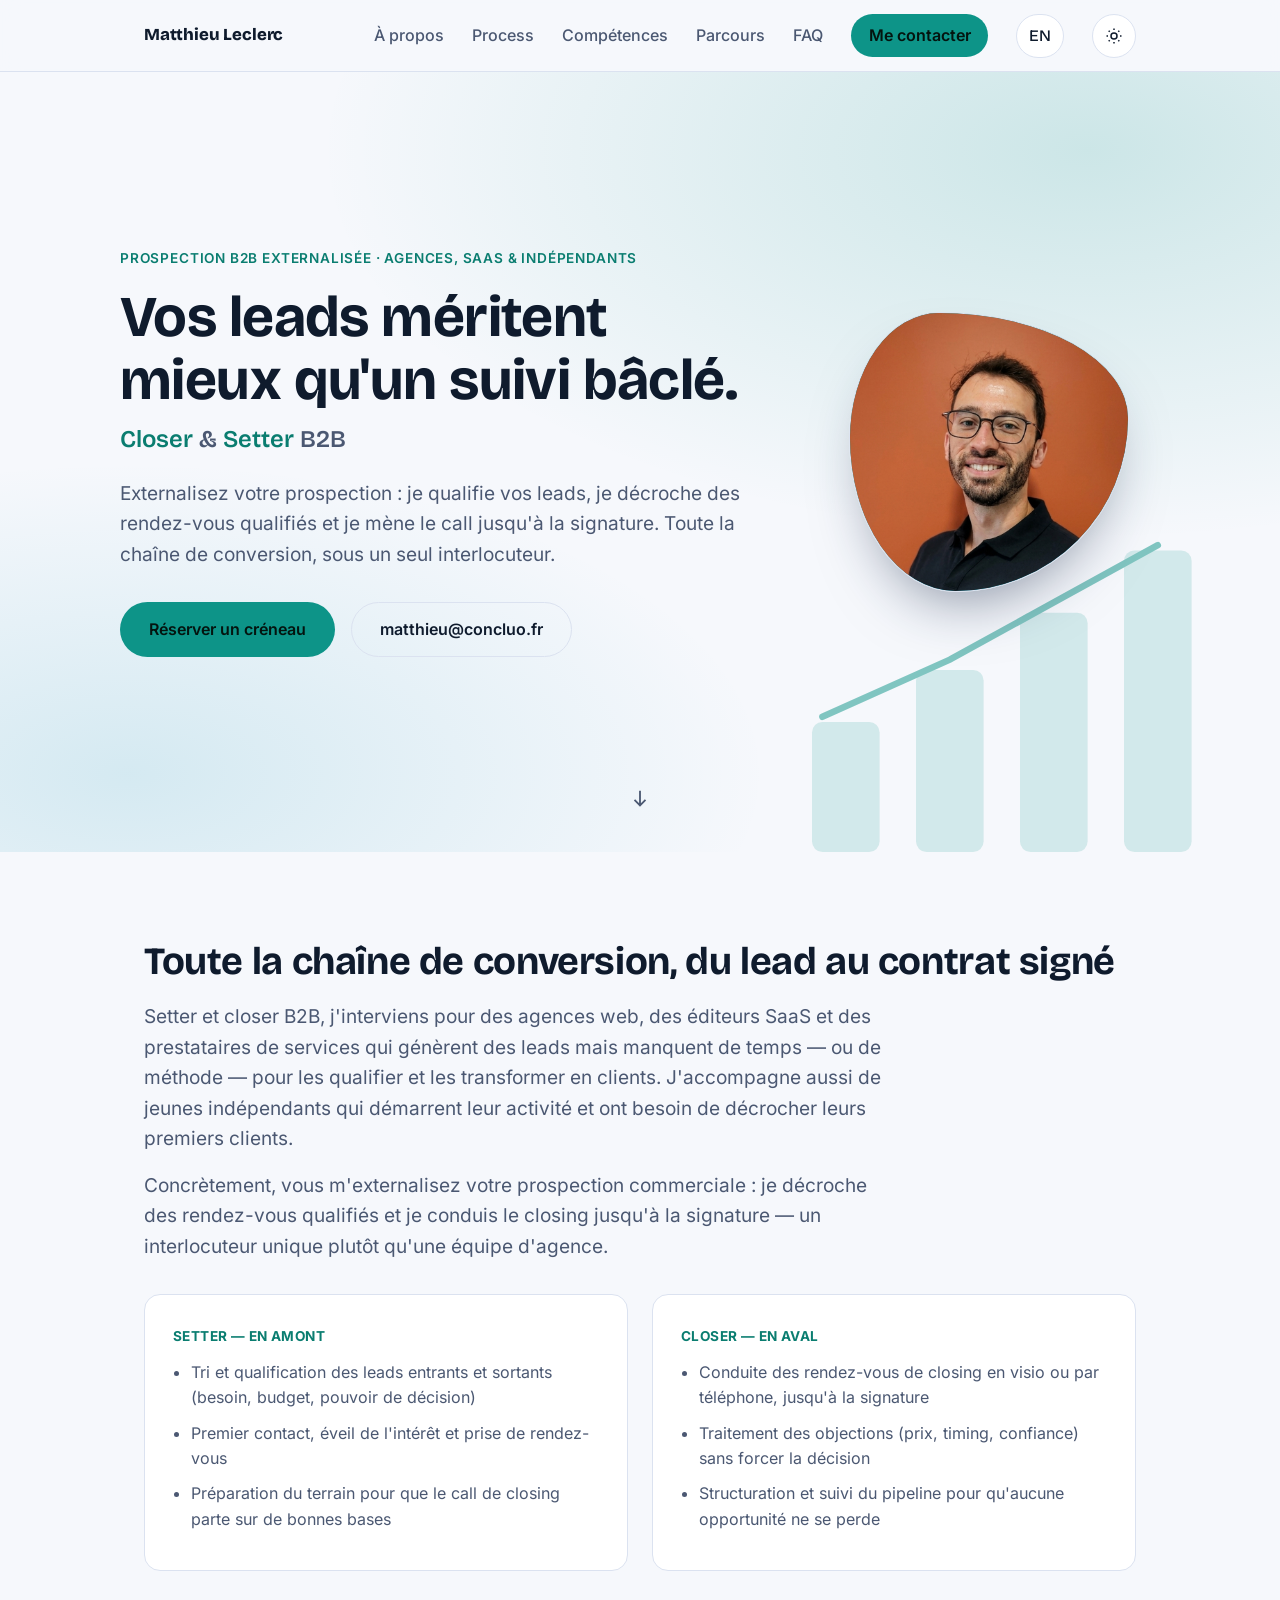
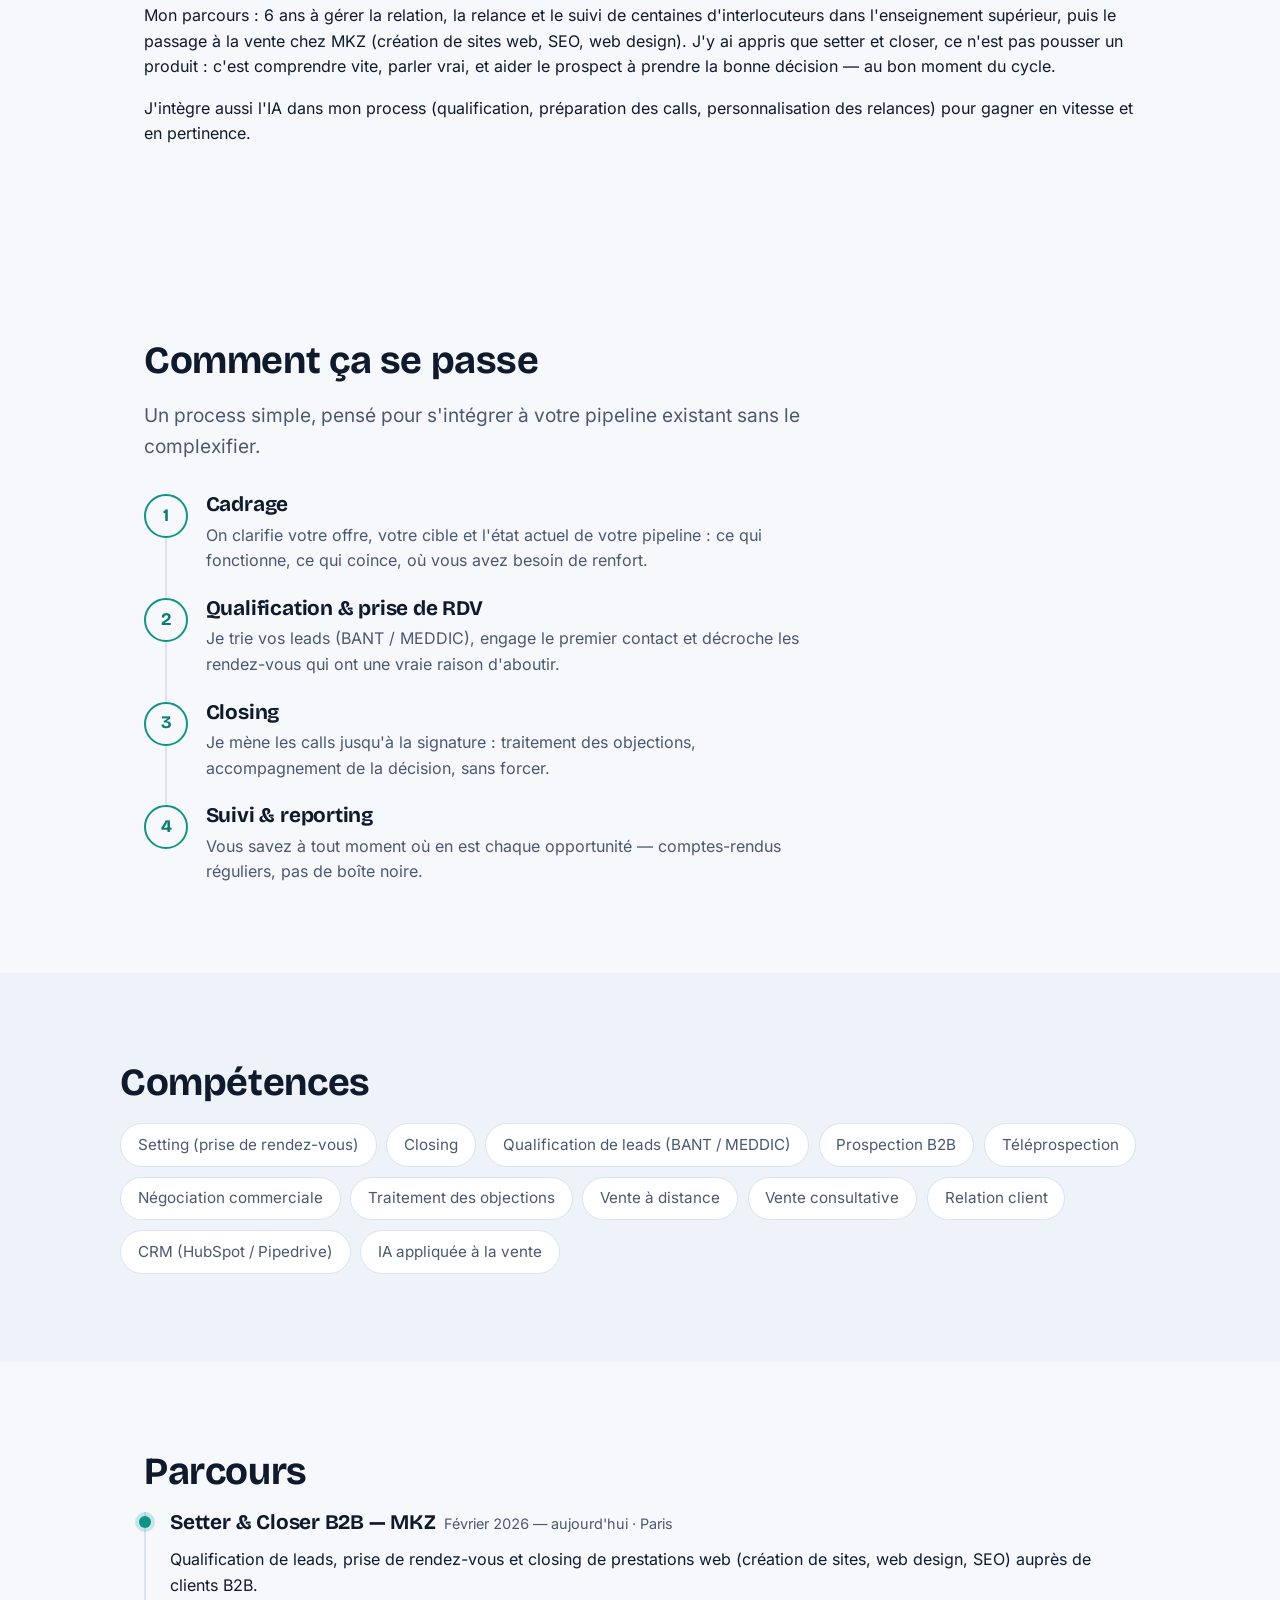
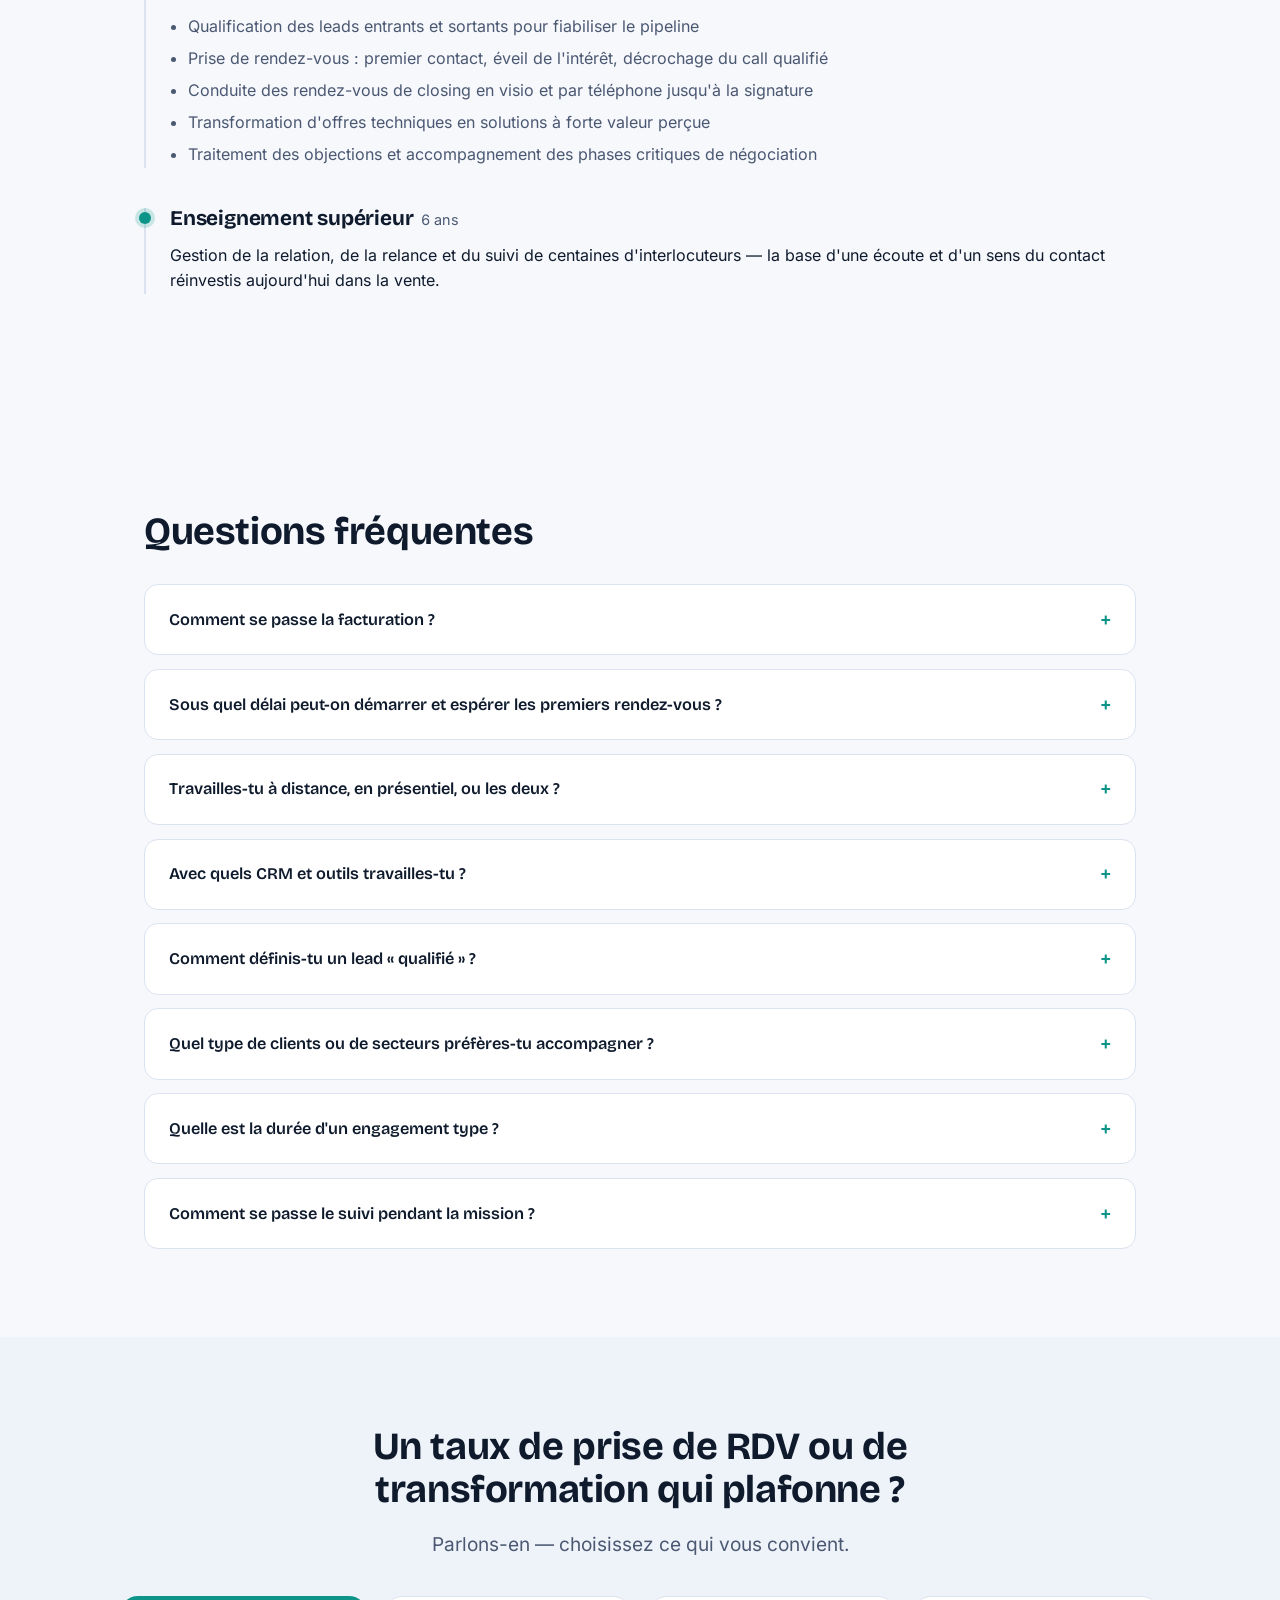
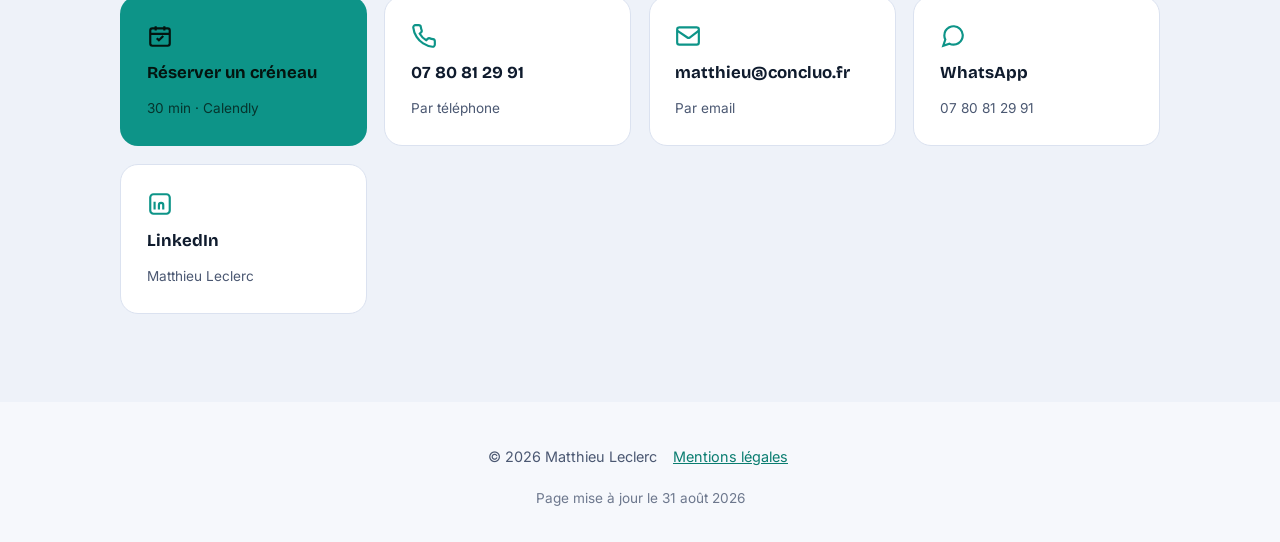
==== commit 29778e3e: "Adresse e-mail de contact : matthieu@concluo.fr Co-Authored-By: Claude Sonnet 5.5 <noreply@anthropic" ====
--- a/index.html
+++ b/index.html
@@ -10,21 +10,21 @@
 <meta property="og:type" content="website">
 <meta property="og:title" content="Matthieu Leclerc — Closer & Setter B2B">
 <meta property="og:description" content="Je transforme vos leads qualifiés en clients signés. Agences web, SaaS, services B2B.">
-<meta property="og:image" content="https://site-matthieu.mat-leclerc95.workers.dev/assets/og-image.png">
+<meta property="og:image" content="https://concluo.fr/assets/og-image.png">
 <meta property="og:image:width" content="1200">
 <meta property="og:image:height" content="630">
-<meta property="og:url" content="https://site-matthieu.mat-leclerc95.workers.dev">
+<meta property="og:url" content="https://concluo.fr/">
 <meta property="og:locale" content="fr_FR">
 <meta name="twitter:card" content="summary_large_image">
-<meta name="twitter:image" content="https://site-matthieu.mat-leclerc95.workers.dev/assets/og-image.png">
+<meta name="twitter:image" content="https://concluo.fr/assets/og-image.png">
 
 <meta name="theme-color" content="#f6f8fc" media="(prefers-color-scheme: light)">
 <meta name="theme-color" content="#0a1220" media="(prefers-color-scheme: dark)">
 
-<link rel="canonical" href="https://site-matthieu.mat-leclerc95.workers.dev/">
-<link rel="alternate" hreflang="fr" href="https://site-matthieu.mat-leclerc95.workers.dev/">
-<link rel="alternate" hreflang="en" href="https://site-matthieu.mat-leclerc95.workers.dev/en/">
-<link rel="alternate" hreflang="x-default" href="https://site-matthieu.mat-leclerc95.workers.dev/">
+<link rel="canonical" href="https://concluo.fr/">
+<link rel="alternate" hreflang="fr" href="https://concluo.fr/">
+<link rel="alternate" hreflang="en" href="https://concluo.fr/en/">
+<link rel="alternate" hreflang="x-default" href="https://concluo.fr/">
 
 <link rel="icon" type="image/svg+xml" href="data:image/svg+xml,%3Csvg xmlns='http://www.w3.org/2000/svg' viewBox='0 0 64 64'%3E%3Crect width='64' height='64' rx='14' fill='%230a1220'/%3E%3Ctext x='32' y='43' font-family='Arial,sans-serif' font-weight='800' font-size='28' fill='%2334d9b4' text-anchor='middle'%3EML%3C/text%3E%3C/svg%3E">
 <link rel="icon" type="image/png" sizes="32x32" href="assets/favicon-32.png">
@@ -43,7 +43,7 @@
   "@type": "Person",
   "name": "Matthieu Leclerc",
   "jobTitle": "Closer & Setter B2B",
-  "email": "mailto:matthieu@mkz-consulting.fr",
+  "email": "mailto:matthieu@concluo.fr",
   "telephone": "+33780812991",
   "sameAs": ["https://www.linkedin.com/in/matthieu-leclerc-03a3b478/"],
   "worksFor": { "@type": "Organization", "name": "MKZ" },
@@ -104,8 +104,8 @@
   "@type": "ProfessionalService",
   "name": "Matthieu Leclerc — Setting & Closing B2B",
   "description": "Externalisation de la prospection B2B par un interlocuteur unique : qualification de leads, prise de rendez-vous qualifiés (setting) et closing jusqu'à la signature.",
-  "url": "https://site-matthieu.mat-leclerc95.workers.dev/",
-  "image": "https://site-matthieu.mat-leclerc95.workers.dev/assets/og-image.png",
+  "url": "https://concluo.fr/",
+  "image": "https://concluo.fr/assets/og-image.png",
   "priceRange": "€€",
   "areaServed": [
     { "@type": "AdministrativeArea", "name": "Île-de-France" },
@@ -116,7 +116,7 @@
     "@type": "Person",
     "name": "Matthieu Leclerc",
     "jobTitle": "Closer & Setter B2B",
-    "email": "mailto:matthieu@mkz-consulting.fr",
+    "email": "mailto:matthieu@concluo.fr",
     "telephone": "+33780812991",
     "sameAs": ["https://www.linkedin.com/in/matthieu-leclerc-03a3b478/"],
     "worksFor": { "@type": "Organization", "name": "MKZ Consulting", "url": "https://mkz-consulting.fr" }
@@ -136,11 +136,11 @@
 {
   "@context": "https://schema.org",
   "@type": "WebPage",
-  "url": "https://site-matthieu.mat-leclerc95.workers.dev/",
+  "url": "https://concluo.fr/",
   "name": "Prospection B2B externalisée — Matthieu Leclerc, Closer & Setter",
   "inLanguage": "fr",
-  "dateModified": "2026-08-31",
-  "primaryImageOfPage": "https://site-matthieu.mat-leclerc95.workers.dev/assets/og-image.png"
+  "dateModified": "2026-09-09",
+  "primaryImageOfPage": "https://concluo.fr/assets/og-image.png"
 }
 </script>
 </head>
@@ -200,7 +200,7 @@
         </p>
         <div class="hero-actions">
           <a href="https://calendly.com/matthieu-mkz-consulting/30min" class="btn btn-primary" target="_blank" rel="noopener">Réserver un créneau</a>
-          <a href="mailto:matthieu@mkz-consulting.fr" class="btn btn-ghost">matthieu@mkz-consulting.fr</a>
+          <a href="mailto:matthieu@concluo.fr" class="btn btn-ghost">matthieu@concluo.fr</a>
         </div>
       </div>
 
@@ -401,9 +401,9 @@
         <span class="contact-label">07 80 81 29 91</span>
         <span class="contact-value">Par téléphone</span>
       </a>
-      <a href="mailto:matthieu@mkz-consulting.fr" class="contact-card">
+      <a href="mailto:matthieu@concluo.fr" class="contact-card">
         <svg class="contact-icon" viewBox="0 0 24 24" fill="none" stroke="currentColor" stroke-width="2"><rect x="2" y="4" width="20" height="16" rx="2"/><path d="m2 7 9.4 6.4a2 2 0 0 0 2.2 0L22 7"/></svg>
-        <span class="contact-label">matthieu@mkz-consulting.fr</span>
+        <span class="contact-label">matthieu@concluo.fr</span>
         <span class="contact-value">Par email</span>
       </a>
       <a href="https://wa.me/33780812991" class="contact-card" target="_blank" rel="noopener">
@@ -424,7 +424,7 @@
 <footer class="footer">
   <p>
     <span>&copy; 2026 Matthieu Leclerc</span>
-    <a href="mentions-legales.html">Mentions légales</a>
+    <a href="/mentions-legales">Mentions légales</a>
     <time class="footer-updated" datetime="2026-08-31">Page mise à jour le 31 août 2026</time>
   </p>
 </footer>
